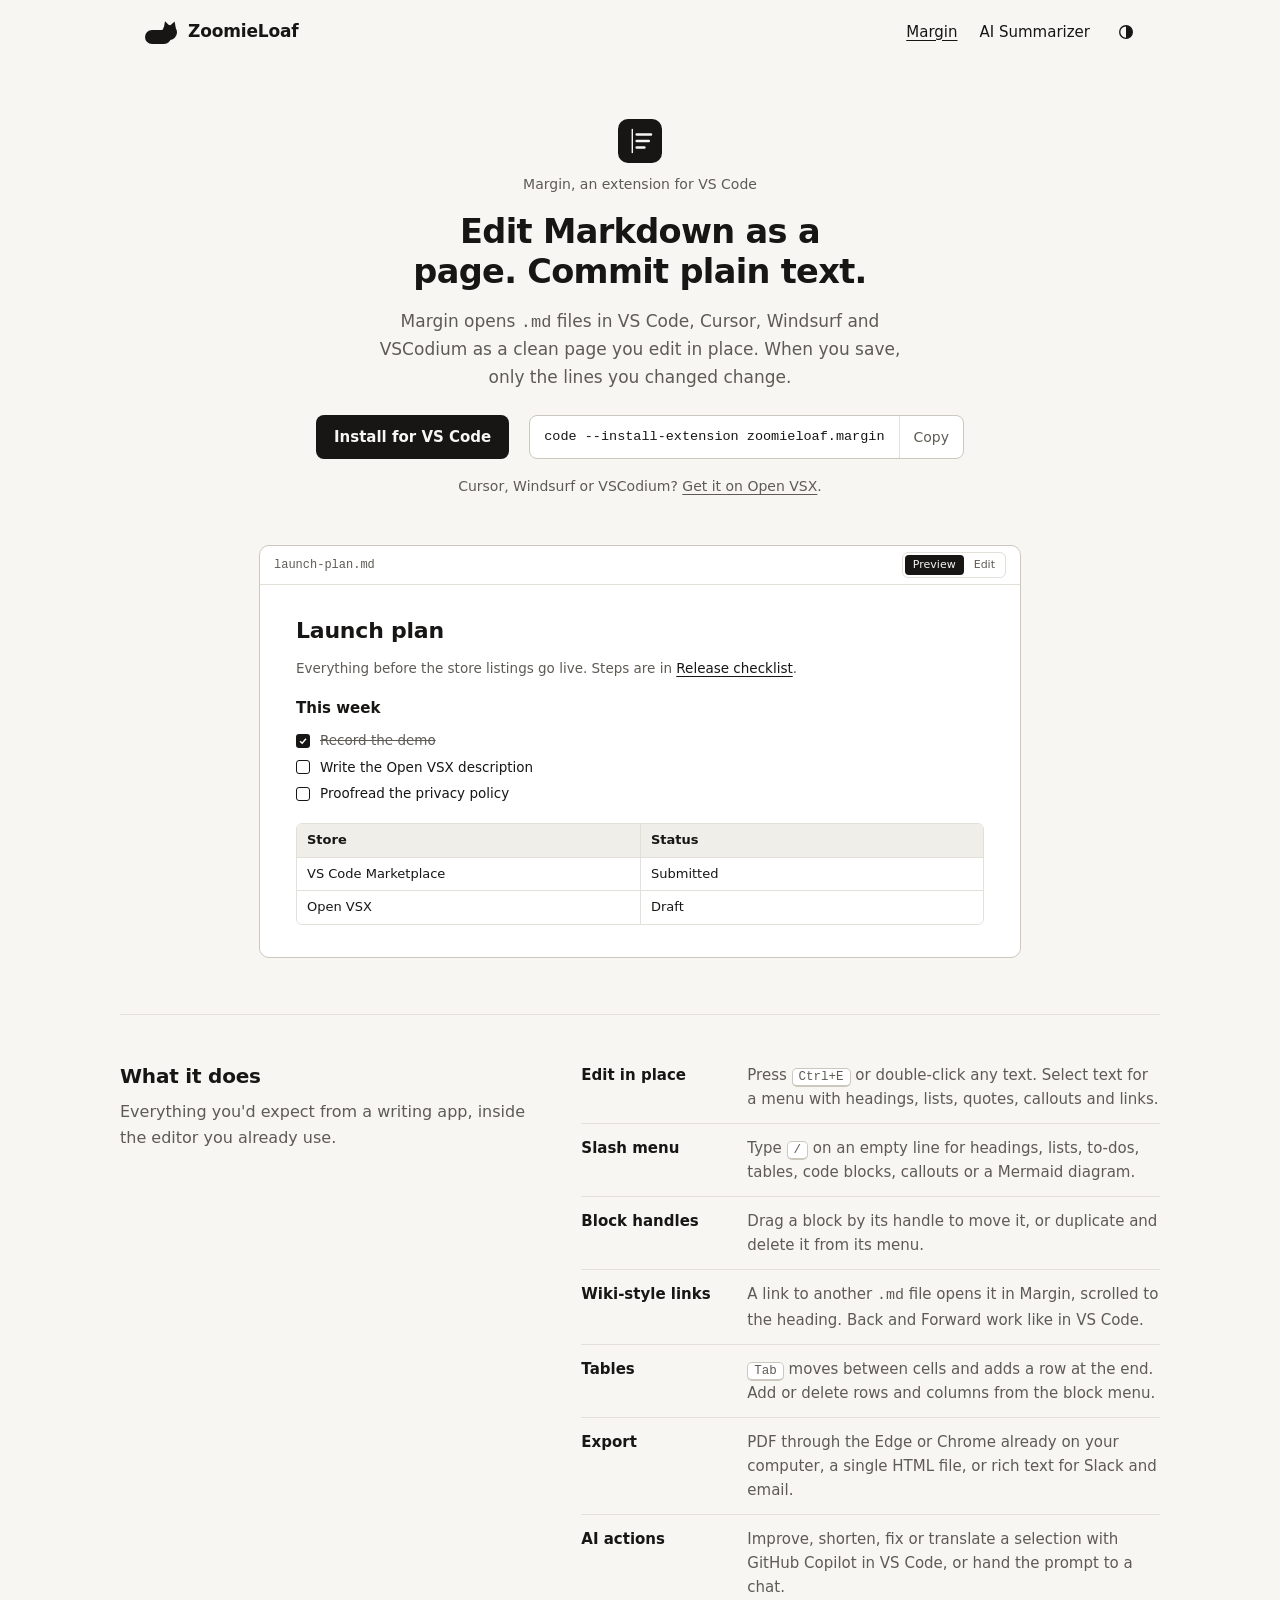
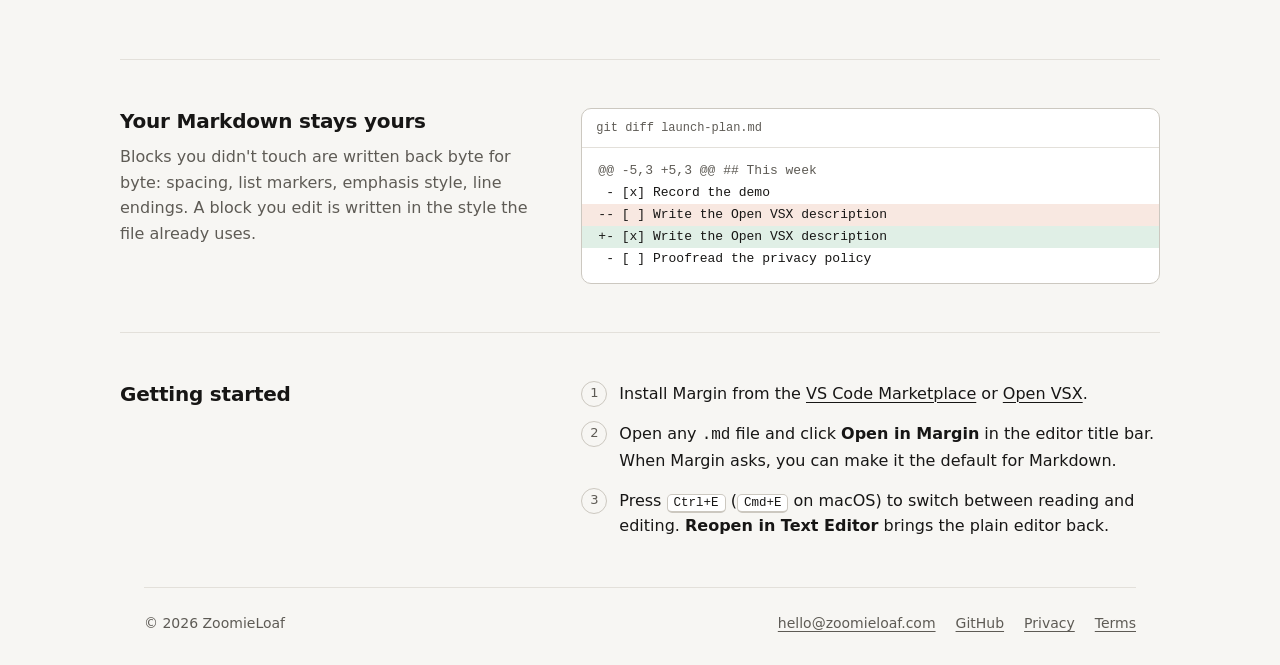
==== margin/index.html @ 0a8c0ca7 "feat: site from the R2 design: home, Margin and AI Summarizer pages, privacy and terms for both prod" ====
<!doctype html>
<html lang="en">
<head>
<meta charset="utf-8">
<meta name="viewport" content="width=device-width, initial-scale=1">
<title>Margin: edit Markdown as a page in VS Code</title>
<meta name="description" content="Margin opens Markdown files in VS Code, Cursor, Windsurf and VSCodium as a clean page you edit in place. The file stays plain Markdown.">
<link rel="icon" href="../favicon.svg" type="image/svg+xml">
<link rel="stylesheet" href="../assets/site.css">
<script src="../assets/theme.js"></script>
<script src="../assets/site.js" defer></script>
</head>
<body>
<header class="wrap site-header">
<div class="brand"><button class="zl-catbtn" type="button" aria-label="Make the loaf zoom">
<svg class="zl-puff" viewBox="0 0 44 18" aria-hidden="true"><circle cx="11" cy="12" r="5"/><circle cx="22" cy="9" r="6.5"/><circle cx="33" cy="12" r="4.5"/></svg>
<svg class="zl-cat" viewBox="0 0 34 26" aria-hidden="true">
<mask id="zl-eyes"><rect x="0" y="0" width="34" height="26" fill="#fff"/><circle cx="23.6" cy="12.8" r="1.35" fill="#000"/><circle cx="27.9" cy="12.8" r="1.35" fill="#000"/></mask>
<g class="zl-plain"><rect x="1" y="11" width="26" height="14" rx="7"/><circle cx="25.5" cy="13.5" r="7.5"/><path d="M19.6 10 L21 2.2 L25.4 6.4 Z"/><path d="M26.4 6.2 L30.6 2.4 L32 10.2 Z"/></g>
<g class="zl-eyed" mask="url(#zl-eyes)"><rect x="1" y="11" width="26" height="14" rx="7"/><circle cx="25.5" cy="13.5" r="7.5"/><path d="M19.6 10 L21 2.2 L25.4 6.4 Z"/><path d="M26.4 6.2 L30.6 2.4 L32 10.2 Z"/></g>
</svg>
</button><a href="../index.html">ZoomieLoaf</a></div>
<nav class="hnav" aria-label="Main"><a href="../margin/index.html" aria-current="page">Margin</a><a href="../ai-summarizer/index.html">AI Summarizer</a><button class="tgl" type="button" aria-label="Switch between light and dark theme"><svg viewBox="0 0 20 20" aria-hidden="true"><circle cx="10" cy="10" r="7" fill="none" stroke="currentColor" stroke-width="1.5"/><path d="M10 3 A7 7 0 0 1 10 17 Z" fill="currentColor"/></svg></button></nav>
</header>
<main>
<section class="wrap phero">
<div class="prod-name"><svg viewBox="0 0 40 40" aria-hidden="true"><rect class="icon-bg" width="40" height="40" rx="9"/><path class="icon-fg thin" d="M13 9 V31"/><path class="icon-fg bold" d="M17 14 H30 M17 20 H28 M17 26 H24"/></svg><div class="kind">Margin, an extension for VS Code</div></div>
<h1>Edit Markdown as a page. Commit plain text.</h1>
<p>Margin opens <code>.md</code> files in VS Code, Cursor, Windsurf and VSCodium as a clean page you edit in place. When you save, only the lines you changed change.</p>
<div class="actions"><a class="btn" href="https://marketplace.visualstudio.com/items?itemName=zoomieloaf.margin">Install for VS Code</a><span class="cmd"><code>code --install-extension zoomieloaf.margin</code><button type="button" data-copy="code --install-extension zoomieloaf.margin">Copy</button></span></div>
<p class="small">Cursor, Windsurf or VSCodium? <a href="https://open-vsx.org/extension/zoomieloaf/margin">Get it on Open VSX</a>.</p>
</section>
<section class="wrap showcase"><div class="frame" role="img" aria-label="Margin showing a Markdown file as a rendered page with to-dos and a table">
<div class="frame-bar"><span class="mono file">launch-plan.md</span><span class="seg"><span class="on">Preview</span><span>Edit</span></span></div>
<div class="mock">
<div class="doc-title">Launch plan</div>
<p class="mut">Everything before the store listings go live. Steps are in <span class="doc-link">Release checklist</span>.</p>
<div class="doc-h">This week</div>
<div class="todos">
<div class="todo done"><span class="box done"><svg viewBox="0 0 12 12" aria-hidden="true"><path d="M2.5 6.2 L5 8.6 L9.6 3.4"/></svg></span><span>Record the demo</span></div>
<div class="todo"><span class="box"></span><span>Write the Open VSX description</span></div>
<div class="todo"><span class="box"></span><span>Proofread the privacy policy</span></div>
</div>
<div class="tbl"><span class="th">Store</span><span class="th">Status</span><span>VS Code Marketplace</span><span>Submitted</span><span>Open VSX</span><span>Draft</span></div>
</div>
</div></section>
<section class="wrap section">
<div><h2>What it does</h2><p class="lede">Everything you'd expect from a writing app, inside the editor you already use.</p></div>
<dl class="feature-list"><div><dt>Edit in place</dt><dd>Press <kbd>Ctrl+E</kbd> or double-click any text. Select text for a menu with headings, lists, quotes, callouts and links.</dd></div><div><dt>Slash menu</dt><dd>Type <kbd>/</kbd> on an empty line for headings, lists, to-dos, tables, code blocks, callouts or a Mermaid diagram.</dd></div><div><dt>Block handles</dt><dd>Drag a block by its handle to move it, or duplicate and delete it from its menu.</dd></div><div><dt>Wiki-style links</dt><dd>A link to another <code>.md</code> file opens it in Margin, scrolled to the heading. Back and Forward work like in VS Code.</dd></div><div><dt>Tables</dt><dd><kbd>Tab</kbd> moves between cells and adds a row at the end. Add or delete rows and columns from the block menu.</dd></div><div><dt>Export</dt><dd>PDF through the Edge or Chrome already on your computer, a single HTML file, or rich text for Slack and email.</dd></div><div><dt>AI actions</dt><dd>Improve, shorten, fix or translate a selection with GitHub Copilot in VS Code, or hand the prompt to a chat.</dd></div></dl>
</section>
<section class="wrap section">
<div><h2>Your Markdown stays yours</h2><p class="lede">Blocks you didn't touch are written back byte for byte: spacing, list markers, emphasis style, line endings. A block you edit is written in the style the file already uses.</p></div>
<div class="frame">
<div class="frame-bar"><span class="mono file">git diff launch-plan.md</span></div>
<div class="diff mono diff-body"><span class="d hunk">@@ -5,3 +5,3 @@ ## This week</span><span class="d"> - [x] Record the demo</span><span class="d del">-- [ ] Write the Open VSX description</span><span class="d add">+- [x] Write the Open VSX description</span><span class="d"> - [ ] Proofread the privacy policy</span></div>
</div>
</section>
<section class="wrap section">
<div><h2>Getting started</h2></div>
<ol class="steps">
<li><span>Install Margin from the <a href="https://marketplace.visualstudio.com/items?itemName=zoomieloaf.margin">VS Code Marketplace</a> or <a href="https://open-vsx.org/extension/zoomieloaf/margin">Open VSX</a>.</span></li>
<li><span>Open any <code>.md</code> file and click <b>Open in Margin</b> in the editor title bar. When Margin asks, you can make it the default for Markdown.</span></li>
<li><span>Press <kbd>Ctrl+E</kbd> (<kbd>Cmd+E</kbd> on macOS) to switch between reading and editing. <b>Reopen in Text Editor</b> brings the plain editor back.</span></li>
</ol>
</section>
</main>
<footer class="wrap site-footer">
<div><span>© 2026 ZoomieLoaf</span><nav aria-label="Footer"><a href="mailto:hello@zoomieloaf.com">hello@zoomieloaf.com</a><a href="https://github.com/zoomieloaf">GitHub</a><a href="../privacy/index.html">Privacy</a><a href="../terms/index.html">Terms</a></nav></div>
</footer>
</body>
</html>
---- assets/site.css ----
/* ZoomieLoaf: values taken from the R2 design reference. */

:root {
  --bg:#F7F6F3; --fg:#171615; --mut:#5E5B55; --line:#E3E0DA; --line2:#CCC8C0;
  --panel:#FFFFFF; --soft:#F0EEE9; --sel:#DDD9D0; --dust:#A3A098; --inv:#171615; --invfg:#F7F6F3;
  color-scheme:light;
}
@media (prefers-color-scheme:dark) {
  :root:not([data-theme="light"]) {
    --bg:#131211; --fg:#ECEAE6; --mut:#A3A099; --line:#292725; --line2:#3B3835;
    --panel:#1A1917; --soft:#1F1D1B; --sel:#3D3A36; --dust:#6A675F; --inv:#ECEAE6; --invfg:#1A1917;
    color-scheme:dark;
  }
}
:root[data-theme="dark"] {
  --bg:#131211; --fg:#ECEAE6; --mut:#A3A099; --line:#292725; --line2:#3B3835;
  --panel:#1A1917; --soft:#1F1D1B; --sel:#3D3A36; --dust:#6A675F; --inv:#ECEAE6; --invfg:#1A1917;
  color-scheme:dark;
}

html { overflow-x:clip; }
body {
  margin:0; container:zl / inline-size; overflow-x:clip;
  background:var(--bg); color:var(--fg);
  font:16px/1.6 -apple-system, BlinkMacSystemFont, "Segoe UI Variable Text", "Segoe UI", system-ui, sans-serif;
  -webkit-font-smoothing:antialiased;
}
a { color:inherit; text-decoration-thickness:1px; text-underline-offset:3px; }
a:hover { text-decoration-thickness:2px; }
:focus-visible { outline:2px solid var(--fg); outline-offset:3px; border-radius:4px; }
h1, h2, h3, p, dl, dd, ol, ul, figure { margin:0; }
h1, h2 { text-wrap:balance; }
p { text-wrap:pretty; }
code, .mono { font-family:ui-monospace, "SF Mono", "Cascadia Code", Menlo, Consolas, monospace; }
.mut { color:var(--mut); }
.wrap { max-width:1040px; margin:0 auto; padding-left:24px; padding-right:24px; box-sizing:border-box; }

/* Header */
.site-header { display:flex; align-items:center; justify-content:space-between; gap:12px; padding-top:18px; padding-bottom:18px; }
.brand { display:flex; align-items:center; gap:10px; }
.brand > a { font-weight:650; font-size:17px; letter-spacing:-0.01em; text-decoration:none; }
.hnav { display:flex; align-items:center; gap:22px; font-size:15px; }
.hnav a { text-decoration:none; }
.hnav a:hover, .hnav a[aria-current="page"] { text-decoration:underline; }
.tgl { display:inline-flex; align-items:center; justify-content:center; width:40px; height:40px; margin:-8px -10px -8px -6px; padding:0; border:0; border-radius:8px; background:none; color:inherit; cursor:pointer; }
.tgl svg { width:18px; height:18px; }

/* Buttons and links */
.btn { display:inline-flex; align-items:center; min-height:44px; padding:0 18px; border-radius:8px; background:var(--inv); color:var(--invfg); font-weight:600; font-size:15px; text-decoration:none; box-sizing:border-box; }
.btn:hover { opacity:.88; }
.lnk { font-weight:550; font-size:15px; min-height:44px; display:inline-flex; align-items:center; }
.actions { display:flex; flex-wrap:wrap; align-items:center; gap:8px 20px; }

/* Install command with a copy button */
.cmd { display:inline-flex; align-items:center; max-width:100%; min-height:44px; border:1px solid var(--line2); border-radius:8px; background:var(--panel); box-sizing:border-box; }
.cmd code { padding:0 14px; font-size:13.5px; white-space:nowrap; overflow-x:auto; }
.cmd button { align-self:stretch; padding:0 14px; border:0; border-left:1px solid var(--line); background:none; color:var(--mut); font:inherit; font-size:14px; cursor:pointer; border-radius:0 8px 8px 0; }
.cmd button:hover { color:var(--fg); }

/* Home: intro */
.intro { padding-top:56px; padding-bottom:40px; }
.intro > div { max-width:600px; display:flex; flex-direction:column; gap:12px; }
.intro h1 { font-size:clamp(1.75rem, 1.3rem + 1.6cqw, 2.1rem); line-height:1.2; font-weight:650; letter-spacing:-0.02em; }
.intro .tagline { font-size:17px; font-weight:600; }

/* Product rows */
.products { padding-bottom:32px; }
.prod { display:grid; grid-template-columns:minmax(0,5fr) minmax(0,7fr); gap:48px; align-items:center; padding:56px 0; border-top:1px solid var(--line); }
.prod-text { display:flex; flex-direction:column; gap:18px; }
.prod-name { display:flex; align-items:center; gap:14px; }
.prod-name svg { width:44px; height:44px; flex:none; }
.prod-name h2 { font-size:1.5rem; line-height:1.2; font-weight:650; }
.prod-name h2 a { text-decoration:none; }
.prod-name .kind { font-size:14px; color:var(--mut); }
.facts { display:grid; grid-template-columns:88px minmax(0,1fr); gap:6px 16px; font-size:14.5px; line-height:1.5; padding-top:16px; border-top:1px solid var(--line); }
.facts dt { color:var(--mut); }
.icon-bg { fill:var(--fg); }
.icon-fg { stroke:var(--bg); fill:none; }
.icon-fg.thin { stroke-width:1.3; }
.icon-fg.bold { stroke-width:2.3; stroke-linecap:round; }
.icon-fill { fill:var(--bg); }

/* Mock windows */
.frame { background:var(--panel); border:1px solid var(--line2); border-radius:10px; overflow:hidden; font-size:13.5px; }
.frame-bar { display:flex; align-items:center; justify-content:space-between; gap:12px; padding:0 14px; min-height:38px; border-bottom:1px solid var(--line); color:var(--mut); }
.frame-bar .file { font-size:12px; }
.seg { display:flex; gap:2px; border:1px solid var(--line); border-radius:6px; padding:2px; font-size:11px; }
.seg span { padding:1px 8px; border-radius:4px; }
.seg .on { background:var(--inv); color:var(--invfg); }
.url { flex:1; border:1px solid var(--line); border-radius:6px; padding:1px 10px; font-size:12px; color:var(--mut); }
.mock { padding:28px 36px 32px; display:flex; flex-direction:column; gap:10px; }
.mock.web { padding:26px 36px 30px; gap:12px; }
.mock .doc-title { font-size:22px; font-weight:650; letter-spacing:-0.01em; }
.mock .doc-link { text-decoration:underline; text-underline-offset:3px; color:var(--fg); }
.mock .doc-h { font-size:15px; font-weight:650; margin-top:6px; }
.todos { display:flex; flex-direction:column; gap:5px; }
.todo { display:flex; gap:10px; align-items:center; }
.box { flex:none; width:14px; height:14px; border-radius:3px; border:1.5px solid var(--fg); box-sizing:border-box; }
.box.done { border:0; background:var(--fg); display:inline-flex; align-items:center; justify-content:center; }
.box.done svg { width:10px; height:10px; }
.box.done path { fill:none; stroke:var(--panel); stroke-width:1.8; }
.todo.done span:last-child { text-decoration:line-through; color:var(--mut); }
.tbl { display:grid; grid-template-columns:repeat(2, minmax(0,1fr)); border:1px solid var(--line); border-radius:6px; overflow:hidden; margin-top:8px; font-size:13px; }
.tbl span { padding:6px 10px; }
.tbl .th { font-weight:600; background:var(--soft); }
.tbl span:nth-child(even) { border-left:1px solid var(--line); }
.tbl span:nth-child(n+3) { border-top:1px solid var(--line); }
.serif { font-family:Charter, "Iowan Old Style", Georgia, serif; }
.web-title { font-size:21px; font-weight:600; line-height:1.3; }
.web-text { font-size:15px; line-height:1.65; }
.selected { background:var(--sel); box-shadow:0 0 0 2px var(--sel); }
.aibar { align-self:flex-start; display:flex; flex-wrap:wrap; align-items:center; gap:2px; background:var(--inv); color:var(--invfg); border-radius:9px; padding:4px; font-size:12.5px; }
.aibar span { padding:3px 9px; }
.aibar .on { border-radius:6px; background:var(--invfg); color:var(--inv); }
.aibar .key { padding:0 8px; font-size:11px; opacity:.7; }
.answer { border:1px solid var(--line2); border-radius:8px; padding:10px 14px; display:flex; flex-direction:column; gap:4px; max-width:420px; }
.answer b { font-weight:600; }
.answer small { font-size:12px; color:var(--mut); }

/* Product pages */
.phero { padding-top:56px; padding-bottom:48px; display:flex; flex-direction:column; align-items:center; text-align:center; gap:16px; }
.phero .prod-name { flex-direction:column; gap:10px; }
.phero h1 { font-size:clamp(1.75rem, 1.3rem + 1.6cqw, 2.1rem); line-height:1.2; font-weight:650; letter-spacing:-0.02em; max-width:640px; }
.phero p { max-width:560px; color:var(--mut); font-size:17px; }
.phero .actions { justify-content:center; margin-top:8px; }
.phero .small { font-size:14px; color:var(--mut); }
.showcase { padding-bottom:56px; }
.showcase .frame { max-width:760px; margin:0 auto; }
.section { display:grid; grid-template-columns:minmax(0,5fr) minmax(0,7fr); gap:48px; padding:48px 0; border-top:1px solid var(--line); }
.section h2 { font-size:1.25rem; line-height:1.3; font-weight:650; letter-spacing:-0.01em; }
.section .lede { margin-top:10px; color:var(--mut); }
.feature-list { display:flex; flex-direction:column; }
.feature-list div { display:grid; grid-template-columns:150px minmax(0,1fr); gap:16px; padding:12px 0; border-top:1px solid var(--line); font-size:15px; }
.feature-list div:first-child { border-top:0; padding-top:0; }
.feature-list dt { font-weight:600; }
.feature-list dd { color:var(--mut); }
.diff { font-size:13px; line-height:1.7; }
.diff .d { display:block; padding:0 16px; white-space:pre; overflow-x:auto; }
.diff .hunk { color:var(--mut); }
.diff .del { background:color-mix(in srgb, #c2410c 12%, transparent); }
.diff .add { background:color-mix(in srgb, #15803d 13%, transparent); }
.diff-body { padding:12px 0; }
.steps { list-style:none; padding:0; display:flex; flex-direction:column; gap:14px; counter-reset:step; }
.steps li { display:grid; grid-template-columns:28px minmax(0,1fr); gap:10px; counter-increment:step; }
.steps li::before { content:counter(step); display:inline-flex; align-items:center; justify-content:center; width:24px; height:24px; border:1px solid var(--line2); border-radius:50%; font-size:13px; color:var(--mut); }
kbd { font:12.5px ui-monospace, "SF Mono", "Cascadia Code", Menlo, Consolas, monospace; border:1px solid var(--line2); border-bottom-width:2px; border-radius:5px; padding:1px 6px; background:var(--panel); }
.where { display:grid; grid-template-columns:1fr 1fr; gap:16px; }
.where > div { border:1px solid var(--line2); border-radius:10px; padding:18px 20px; background:var(--panel); display:flex; flex-direction:column; gap:6px; }
.where b { font-weight:650; }
.where p { font-size:15px; color:var(--mut); }

/* Legal pages */
.legal { max-width:680px; padding-top:48px; padding-bottom:56px; }
.legal h1 { font-size:clamp(1.75rem, 1.3rem + 1.6cqw, 2.1rem); line-height:1.2; font-weight:650; letter-spacing:-0.02em; }
.legal .effective { margin:8px 0 28px; color:var(--mut); font-size:15px; }
.legal .lead { font-size:17px; padding-bottom:24px; border-bottom:1px solid var(--line); }
.legal h2 { font-size:1.2rem; font-weight:650; margin:36px 0 8px; }
.legal h3 { font-size:1rem; font-weight:650; margin:22px 0 6px; }
.legal p { margin:0 0 12px; }
.legal ul { padding-left:20px; margin:0 0 12px; }
.legal li + li { margin-top:6px; }
.legal li ul { margin-top:6px; }
.legal .toc { display:flex; flex-wrap:wrap; gap:6px 20px; font-size:15px; padding:16px 0 0; }

/* Footer */
.site-footer { padding-bottom:36px; font-size:14px; color:var(--mut); }
.site-footer > div { display:flex; flex-wrap:wrap; justify-content:space-between; gap:10px 24px; padding-top:24px; border-top:1px solid var(--line); }
.site-footer nav { display:flex; flex-wrap:wrap; gap:6px 20px; }

/* Approved header animation: the loaf winds up, zips off right leaving dust, returns from the left. */
.zl-catbtn { position:relative; display:inline-flex; width:34px; height:26px; padding:0; margin:0; border:0; background:none; color:inherit; cursor:pointer; }
.zl-cat { position:absolute; left:0; bottom:0; width:34px; height:26px; overflow:visible; transform-origin:50% 100%; }
.zl-cat g { fill:currentColor; }
.zl-eyed { opacity:0; }
.zl-puff { position:absolute; left:-6px; bottom:-3px; width:44px; height:18px; opacity:0; pointer-events:none; color:var(--dust); transform-origin:50% 100%; }
.zl-puff circle { fill:currentColor; }
.zl-zoom .zl-cat { animation:zl-trip 2.6s linear both; }
.zl-zoom .zl-eyed { animation:zl-eyes 2.6s step-end both; }
.zl-zoom .zl-plain { animation:zl-noeyes 2.6s step-end both; }
.zl-zoom .zl-puff { animation:zl-puff 2.6s ease-out both; }
@keyframes zl-trip {
  0% { transform:none; animation-timing-function:ease-out; }
  9% { transform:translateX(-3px) scale(1.14,.84); animation-timing-function:cubic-bezier(.5,0,1,1); }
  14% { transform:translateX(5px) scale(1.3,.88); animation-timing-function:cubic-bezier(.6,0,1,.7); }
  30% { transform:translateX(calc(100cqw + 80px)) scale(2.4,.7); visibility:visible; }
  30.5% { transform:translateX(calc(100cqw + 80px)) scale(2.4,.7); visibility:hidden; }
  67.99% { transform:translateX(calc(100cqw + 80px)) scale(2.4,.7); visibility:hidden; }
  68% { transform:translateX(-60cqw) scale(2.4,.7); visibility:visible; animation-timing-function:cubic-bezier(0,.55,.35,1); }
  86% { transform:translateX(2px) scale(1.06,.97); animation-timing-function:ease-out; }
  91% { transform:translateX(0) scale(1.16,.82); animation-timing-function:ease-in-out; }
  100% { transform:none; }
}
@keyframes zl-eyes { 0% { opacity:0; } 9% { opacity:1; } 92% { opacity:0; } }
@keyframes zl-noeyes { 0% { opacity:1; } 9% { opacity:0; } 92% { opacity:1; } }
@keyframes zl-puff { 0%, 11% { opacity:0; transform:scale(.4); } 16% { opacity:.85; transform:scale(.9); } 46% { opacity:0; transform:translateY(-4px) scale(1.5); } 100% { opacity:0; } }
@media (prefers-reduced-motion:reduce) {
  .zl-zoom .zl-cat, .zl-zoom .zl-eyed, .zl-zoom .zl-plain, .zl-zoom .zl-puff { animation:none; }
}

/* Narrow screens (container queries on the page width, as in the design) */
@container zl (max-width:820px) {
  .prod, .section { grid-template-columns:minmax(0,1fr); gap:28px; padding:40px 0; }
  .where { grid-template-columns:1fr; }
}
@container zl (max-width:560px) {
  .wrap { padding-left:16px; padding-right:16px; }
  .hnav { gap:14px; font-size:14px; }
  .mock, .mock.web { padding:20px 20px 22px; }
  .feature-list div { grid-template-columns:1fr; gap:2px; }
  .cmd code { font-size:12px; padding:0 10px; }
}
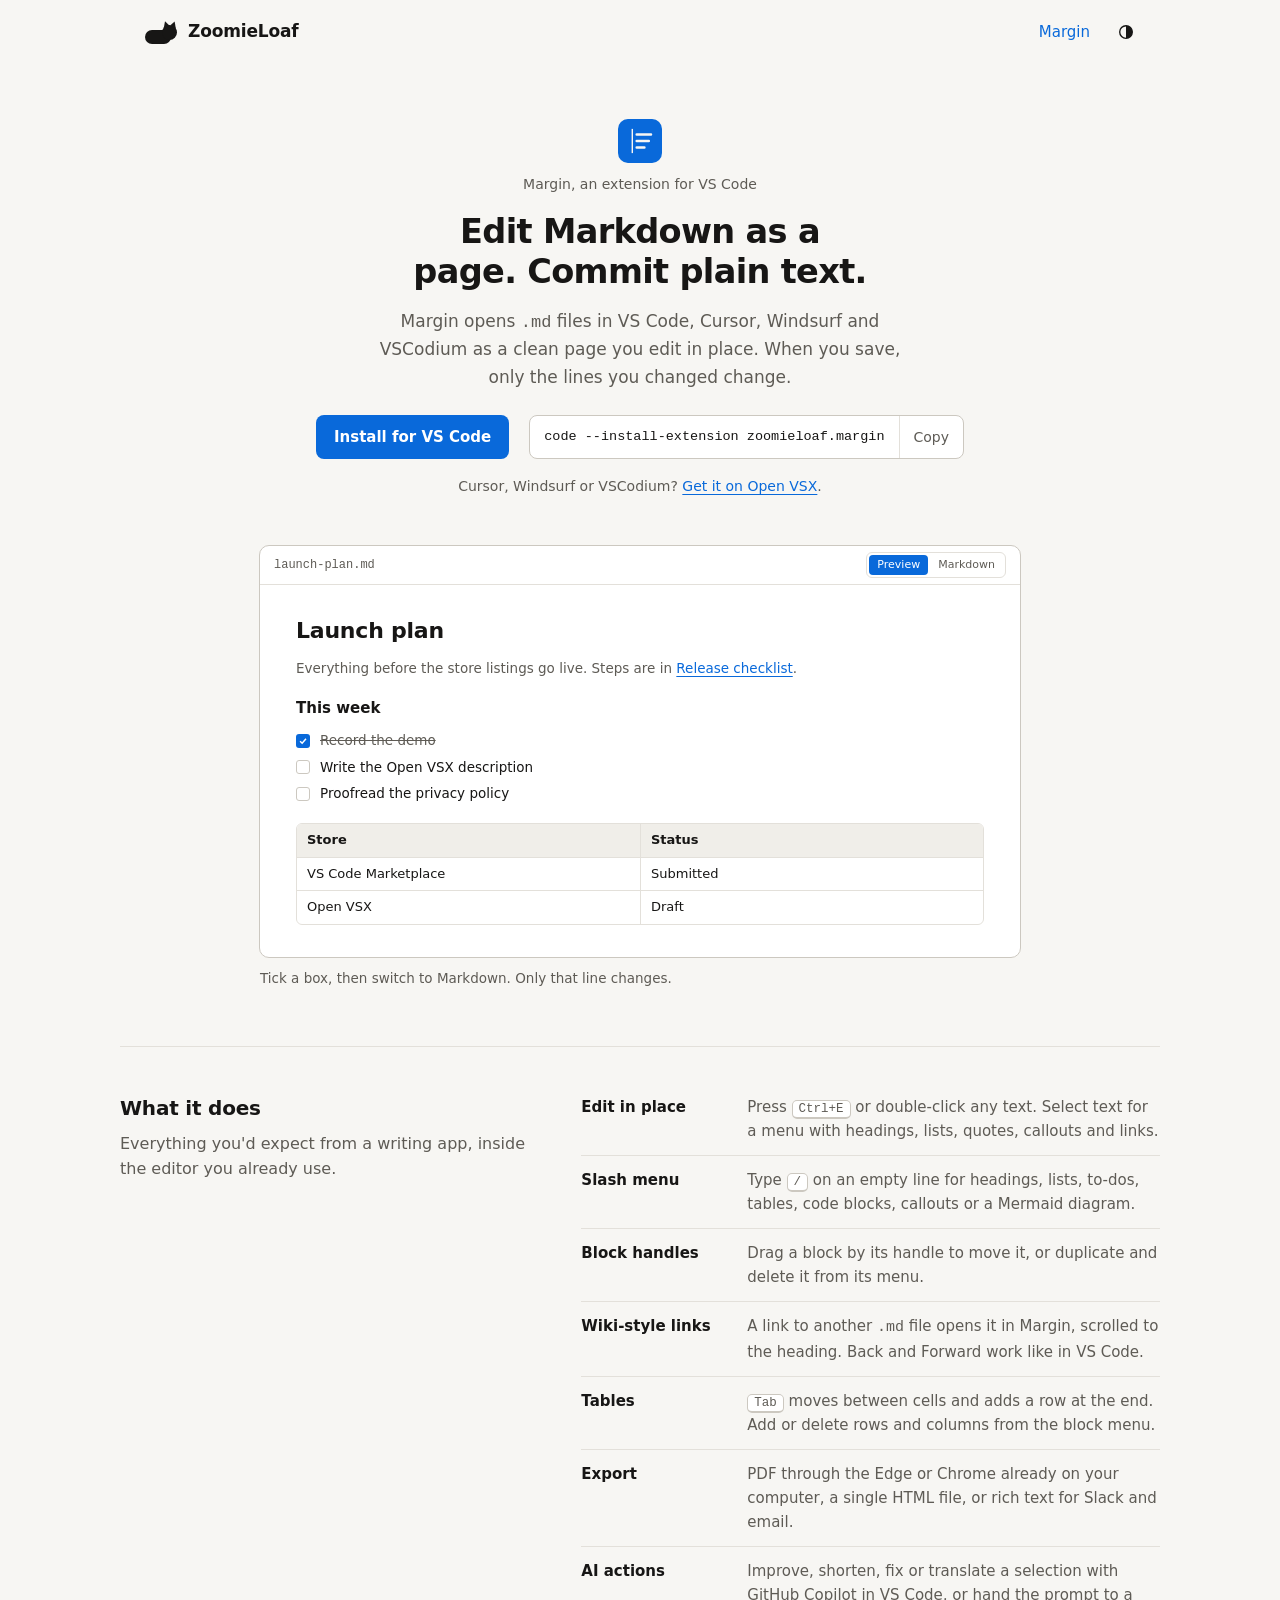
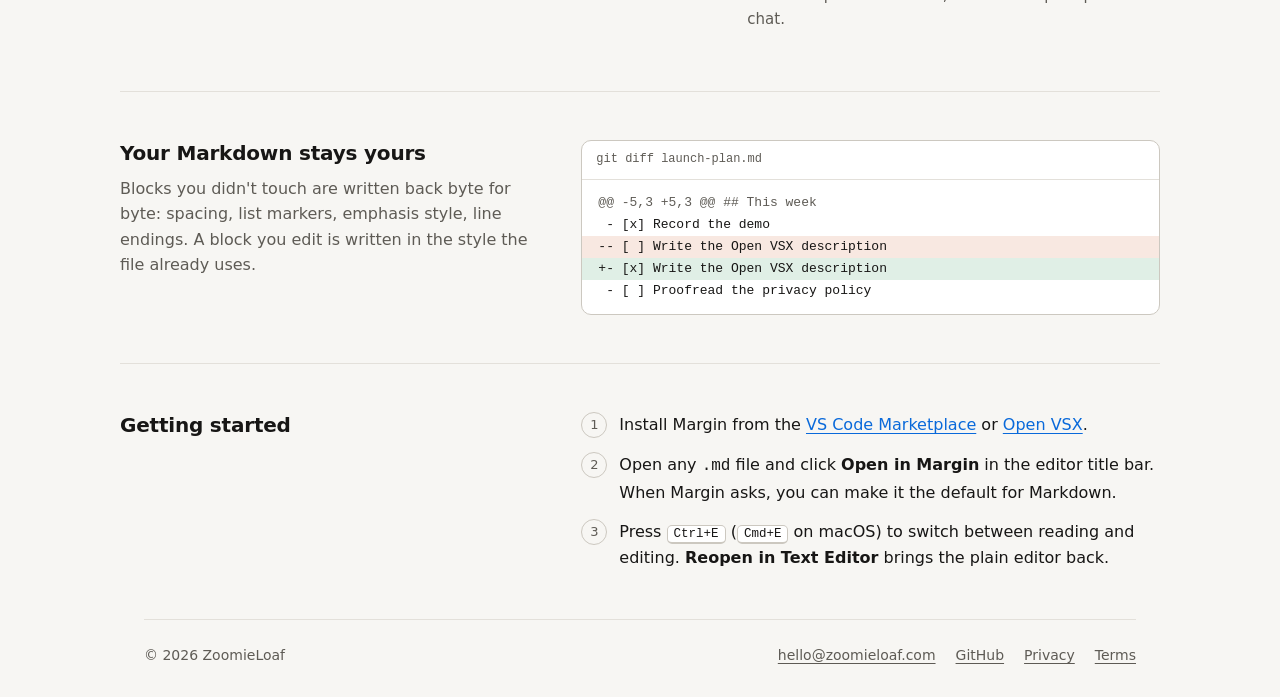
==== commit 3d2525be: "feat: blue accent, clickable Margin window (tick to-dos, switch to Markdown), AI Summarizer hidden u" ====
--- a/margin/index.html
+++ b/margin/index.html
@@ -20,29 +20,46 @@
 <g class="zl-eyed" mask="url(#zl-eyes)"><rect x="1" y="11" width="26" height="14" rx="7"/><circle cx="25.5" cy="13.5" r="7.5"/><path d="M19.6 10 L21 2.2 L25.4 6.4 Z"/><path d="M26.4 6.2 L30.6 2.4 L32 10.2 Z"/></g>
 </svg>
 </button><a href="../index.html">ZoomieLoaf</a></div>
-<nav class="hnav" aria-label="Main"><a href="../margin/index.html" aria-current="page">Margin</a><a href="../ai-summarizer/index.html">AI Summarizer</a><button class="tgl" type="button" aria-label="Switch between light and dark theme"><svg viewBox="0 0 20 20" aria-hidden="true"><circle cx="10" cy="10" r="7" fill="none" stroke="currentColor" stroke-width="1.5"/><path d="M10 3 A7 7 0 0 1 10 17 Z" fill="currentColor"/></svg></button></nav>
+<nav class="hnav" aria-label="Main"><a href="../margin/index.html" aria-current="page">Margin</a><button class="tgl" type="button" aria-label="Switch between light and dark theme"><svg viewBox="0 0 20 20" aria-hidden="true"><circle cx="10" cy="10" r="7" fill="none" stroke="currentColor" stroke-width="1.5"/><path d="M10 3 A7 7 0 0 1 10 17 Z" fill="currentColor"/></svg></button></nav>
 </header>
 <main>
 <section class="wrap phero">
-<div class="prod-name"><svg viewBox="0 0 40 40" aria-hidden="true"><rect class="icon-bg" width="40" height="40" rx="9"/><path class="icon-fg thin" d="M13 9 V31"/><path class="icon-fg bold" d="M17 14 H30 M17 20 H28 M17 26 H24"/></svg><div class="kind">Margin, an extension for VS Code</div></div>
+<div class="prod-name"><svg viewBox="0 0 40 40" aria-hidden="true"><rect class="icon-bg accent" width="40" height="40" rx="9"/><path class="icon-fg thin" d="M13 9 V31"/><path class="icon-fg bold" d="M17 14 H30 M17 20 H28 M17 26 H24"/></svg><div class="kind">Margin, an extension for VS Code</div></div>
 <h1>Edit Markdown as a page. Commit plain text.</h1>
 <p>Margin opens <code>.md</code> files in VS Code, Cursor, Windsurf and VSCodium as a clean page you edit in place. When you save, only the lines you changed change.</p>
 <div class="actions"><a class="btn" href="https://marketplace.visualstudio.com/items?itemName=zoomieloaf.margin">Install for VS Code</a><span class="cmd"><code>code --install-extension zoomieloaf.margin</code><button type="button" data-copy="code --install-extension zoomieloaf.margin">Copy</button></span></div>
 <p class="small">Cursor, Windsurf or VSCodium? <a href="https://open-vsx.org/extension/zoomieloaf/margin">Get it on Open VSX</a>.</p>
 </section>
-<section class="wrap showcase"><div class="frame" role="img" aria-label="Margin showing a Markdown file as a rendered page with to-dos and a table">
-<div class="frame-bar"><span class="mono file">launch-plan.md</span><span class="seg"><span class="on">Preview</span><span>Edit</span></span></div>
-<div class="mock">
+<section class="wrap showcase"><div>
+<div class="frame mdmock">
+<div class="frame-bar"><span class="mono file">launch-plan.md</span><span class="seg" role="group" aria-label="View"><button type="button" data-view="page" aria-pressed="true">Preview</button><button type="button" data-view="md" aria-pressed="false">Markdown</button></span></div>
+<div class="mock" data-pane="page">
 <div class="doc-title">Launch plan</div>
 <p class="mut">Everything before the store listings go live. Steps are in <span class="doc-link">Release checklist</span>.</p>
 <div class="doc-h">This week</div>
 <div class="todos">
-<div class="todo done"><span class="box done"><svg viewBox="0 0 12 12" aria-hidden="true"><path d="M2.5 6.2 L5 8.6 L9.6 3.4"/></svg></span><span>Record the demo</span></div>
-<div class="todo"><span class="box"></span><span>Write the Open VSX description</span></div>
-<div class="todo"><span class="box"></span><span>Proofread the privacy policy</span></div>
+<label class="todo"><input type="checkbox" class="vh" data-line="1" checked><span class="box"><svg viewBox="0 0 12 12" aria-hidden="true"><path d="M2.5 6.2 L5 8.6 L9.6 3.4"/></svg></span><span>Record the demo</span></label>
+<label class="todo"><input type="checkbox" class="vh" data-line="2"><span class="box"><svg viewBox="0 0 12 12" aria-hidden="true"><path d="M2.5 6.2 L5 8.6 L9.6 3.4"/></svg></span><span>Write the Open VSX description</span></label>
+<label class="todo"><input type="checkbox" class="vh" data-line="3"><span class="box"><svg viewBox="0 0 12 12" aria-hidden="true"><path d="M2.5 6.2 L5 8.6 L9.6 3.4"/></svg></span><span>Proofread the privacy policy</span></label>
 </div>
 <div class="tbl"><span class="th">Store</span><span class="th">Status</span><span>VS Code Marketplace</span><span>Submitted</span><span>Open VSX</span><span>Draft</span></div>
 </div>
+<pre class="mono src" data-pane="md" hidden># Launch plan
+
+Everything before the store listings go live. Steps are in [Release checklist](release-checklist.md).
+
+## This week
+
+<span data-src="1">- [x] Record the demo</span>
+<span data-src="2">- [ ] Write the Open VSX description</span>
+<span data-src="3">- [ ] Proofread the privacy policy</span>
+
+| Store               | Status    |
+| ------------------- | --------- |
+| VS Code Marketplace | Submitted |
+| Open VSX            | Draft     |</pre>
+</div>
+<p class="try">Tick a box, then switch to Markdown. Only that line changes.</p>
 </div></section>
 <section class="wrap section">
 <div><h2>What it does</h2><p class="lede">Everything you'd expect from a writing app, inside the editor you already use.</p></div>
--- a/assets/site.css
+++ b/assets/site.css
@@ -3,22 +3,25 @@
 :root {
   --bg:#F7F6F3; --fg:#171615; --mut:#5E5B55; --line:#E3E0DA; --line2:#CCC8C0;
   --panel:#FFFFFF; --soft:#F0EEE9; --sel:#DDD9D0; --dust:#A3A098; --inv:#171615; --invfg:#F7F6F3;
+  --accent:#0969DA; --accent-fg:#FFFFFF; --accent-soft:#DDEBFB;
   color-scheme:light;
 }
 @media (prefers-color-scheme:dark) {
   :root:not([data-theme="light"]) {
     --bg:#131211; --fg:#ECEAE6; --mut:#A3A099; --line:#292725; --line2:#3B3835;
     --panel:#1A1917; --soft:#1F1D1B; --sel:#3D3A36; --dust:#6A675F; --inv:#ECEAE6; --invfg:#1A1917;
+    --accent:#4493F8; --accent-fg:#0B1220; --accent-soft:#1B2A40;
     color-scheme:dark;
   }
 }
 :root[data-theme="dark"] {
   --bg:#131211; --fg:#ECEAE6; --mut:#A3A099; --line:#292725; --line2:#3B3835;
   --panel:#1A1917; --soft:#1F1D1B; --sel:#3D3A36; --dust:#6A675F; --inv:#ECEAE6; --invfg:#1A1917;
+    --accent:#4493F8; --accent-fg:#0B1220; --accent-soft:#1B2A40;
   color-scheme:dark;
 }
 
-html { overflow-x:clip; }
+html { overflow-x:clip; background:var(--bg); }
 body {
   margin:0; container:zl / inline-size; overflow-x:clip;
   background:var(--bg); color:var(--fg);
@@ -27,7 +30,7 @@
 }
 a { color:inherit; text-decoration-thickness:1px; text-underline-offset:3px; }
 a:hover { text-decoration-thickness:2px; }
-:focus-visible { outline:2px solid var(--fg); outline-offset:3px; border-radius:4px; }
+:focus-visible { outline:2px solid var(--accent); outline-offset:3px; border-radius:4px; }
 h1, h2, h3, p, dl, dd, ol, ul, figure { margin:0; }
 h1, h2 { text-wrap:balance; }
 p { text-wrap:pretty; }
@@ -41,12 +44,13 @@
 .brand > a { font-weight:650; font-size:17px; letter-spacing:-0.01em; text-decoration:none; }
 .hnav { display:flex; align-items:center; gap:22px; font-size:15px; }
 .hnav a { text-decoration:none; }
-.hnav a:hover, .hnav a[aria-current="page"] { text-decoration:underline; }
+.hnav a:hover { text-decoration:underline; }
+.hnav a[aria-current="page"] { color:var(--accent); }
 .tgl { display:inline-flex; align-items:center; justify-content:center; width:40px; height:40px; margin:-8px -10px -8px -6px; padding:0; border:0; border-radius:8px; background:none; color:inherit; cursor:pointer; }
 .tgl svg { width:18px; height:18px; }
 
 /* Buttons and links */
-.btn { display:inline-flex; align-items:center; min-height:44px; padding:0 18px; border-radius:8px; background:var(--inv); color:var(--invfg); font-weight:600; font-size:15px; text-decoration:none; box-sizing:border-box; }
+.btn { display:inline-flex; align-items:center; min-height:44px; padding:0 18px; border-radius:8px; background:var(--accent); color:var(--accent-fg); font-weight:600; font-size:15px; text-decoration:none; box-sizing:border-box; }
 .btn:hover { opacity:.88; }
 .lnk { font-weight:550; font-size:15px; min-height:44px; display:inline-flex; align-items:center; }
 .actions { display:flex; flex-wrap:wrap; align-items:center; gap:8px 20px; }
@@ -75,6 +79,7 @@
 .facts { display:grid; grid-template-columns:88px minmax(0,1fr); gap:6px 16px; font-size:14.5px; line-height:1.5; padding-top:16px; border-top:1px solid var(--line); }
 .facts dt { color:var(--mut); }
 .icon-bg { fill:var(--fg); }
+.icon-bg.accent { fill:var(--accent); }
 .icon-fg { stroke:var(--bg); fill:none; }
 .icon-fg.thin { stroke-width:1.3; }
 .icon-fg.bold { stroke-width:2.3; stroke-linecap:round; }
@@ -86,17 +91,17 @@
 .frame-bar .file { font-size:12px; }
 .seg { display:flex; gap:2px; border:1px solid var(--line); border-radius:6px; padding:2px; font-size:11px; }
 .seg span { padding:1px 8px; border-radius:4px; }
-.seg .on { background:var(--inv); color:var(--invfg); }
+.seg .on { background:var(--accent); color:var(--accent-fg); }
 .url { flex:1; border:1px solid var(--line); border-radius:6px; padding:1px 10px; font-size:12px; color:var(--mut); }
 .mock { padding:28px 36px 32px; display:flex; flex-direction:column; gap:10px; }
 .mock.web { padding:26px 36px 30px; gap:12px; }
 .mock .doc-title { font-size:22px; font-weight:650; letter-spacing:-0.01em; }
-.mock .doc-link { text-decoration:underline; text-underline-offset:3px; color:var(--fg); }
+.mock .doc-link { text-decoration:underline; text-underline-offset:3px; color:var(--accent); }
 .mock .doc-h { font-size:15px; font-weight:650; margin-top:6px; }
 .todos { display:flex; flex-direction:column; gap:5px; }
 .todo { display:flex; gap:10px; align-items:center; }
-.box { flex:none; width:14px; height:14px; border-radius:3px; border:1.5px solid var(--fg); box-sizing:border-box; }
-.box.done { border:0; background:var(--fg); display:inline-flex; align-items:center; justify-content:center; }
+.box { flex:none; width:14px; height:14px; border-radius:3px; border:1.5px solid var(--line2); box-sizing:border-box; }
+.box.done { border:0; background:var(--accent); display:inline-flex; align-items:center; justify-content:center; }
 .box.done svg { width:10px; height:10px; }
 .box.done path { fill:none; stroke:var(--panel); stroke-width:1.8; }
 .todo.done span:last-child { text-decoration:line-through; color:var(--mut); }
@@ -209,3 +214,24 @@
   .feature-list div { grid-template-columns:1fr; gap:2px; }
   .cmd code { font-size:12px; padding:0 10px; }
 }
+
+/* Links inside running text are blue; navigation and footer links stay quiet. */
+.prod-text p a, .phero a:not(.btn), .section a, .legal a, .intro a { color:var(--accent); }
+
+/* Clickable Margin window */
+.vh { position:absolute; width:1px; height:1px; margin:-1px; padding:0; overflow:hidden; clip:rect(0 0 0 0); white-space:nowrap; border:0; }
+.seg button { padding:1px 8px; border:0; border-radius:4px; background:none; color:inherit; font:inherit; cursor:pointer; }
+.seg button[aria-pressed="true"] { background:var(--accent); color:var(--accent-fg); }
+label.todo { cursor:pointer; width:fit-content; }
+.box svg { display:none; width:10px; height:10px; }
+.box path { fill:none; stroke:var(--panel); stroke-width:1.8; }
+.todo input:checked + .box { border:0; background:var(--accent); display:inline-flex; align-items:center; justify-content:center; }
+.todo input:checked + .box svg { display:block; }
+.todo input:checked + .box + span { text-decoration:line-through; color:var(--mut); }
+.todo input:focus-visible + .box { outline:2px solid var(--accent); outline-offset:2px; }
+.src { margin:0; padding:28px 36px 32px; font-size:13px; line-height:1.75; white-space:pre-wrap; overflow-wrap:anywhere; min-height:0; }
+.src .changed { background:var(--accent-soft); box-shadow:0 0 0 3px var(--accent-soft); border-radius:2px; }
+.try { margin-top:10px; font-size:13.5px; color:var(--mut); }
+.mdmock [hidden] { display:none; }
+@container zl (max-width:560px) { .src { padding:20px 20px 22px; font-size:12px; } }
+.showcase .try { max-width:760px; margin:10px auto 0; }
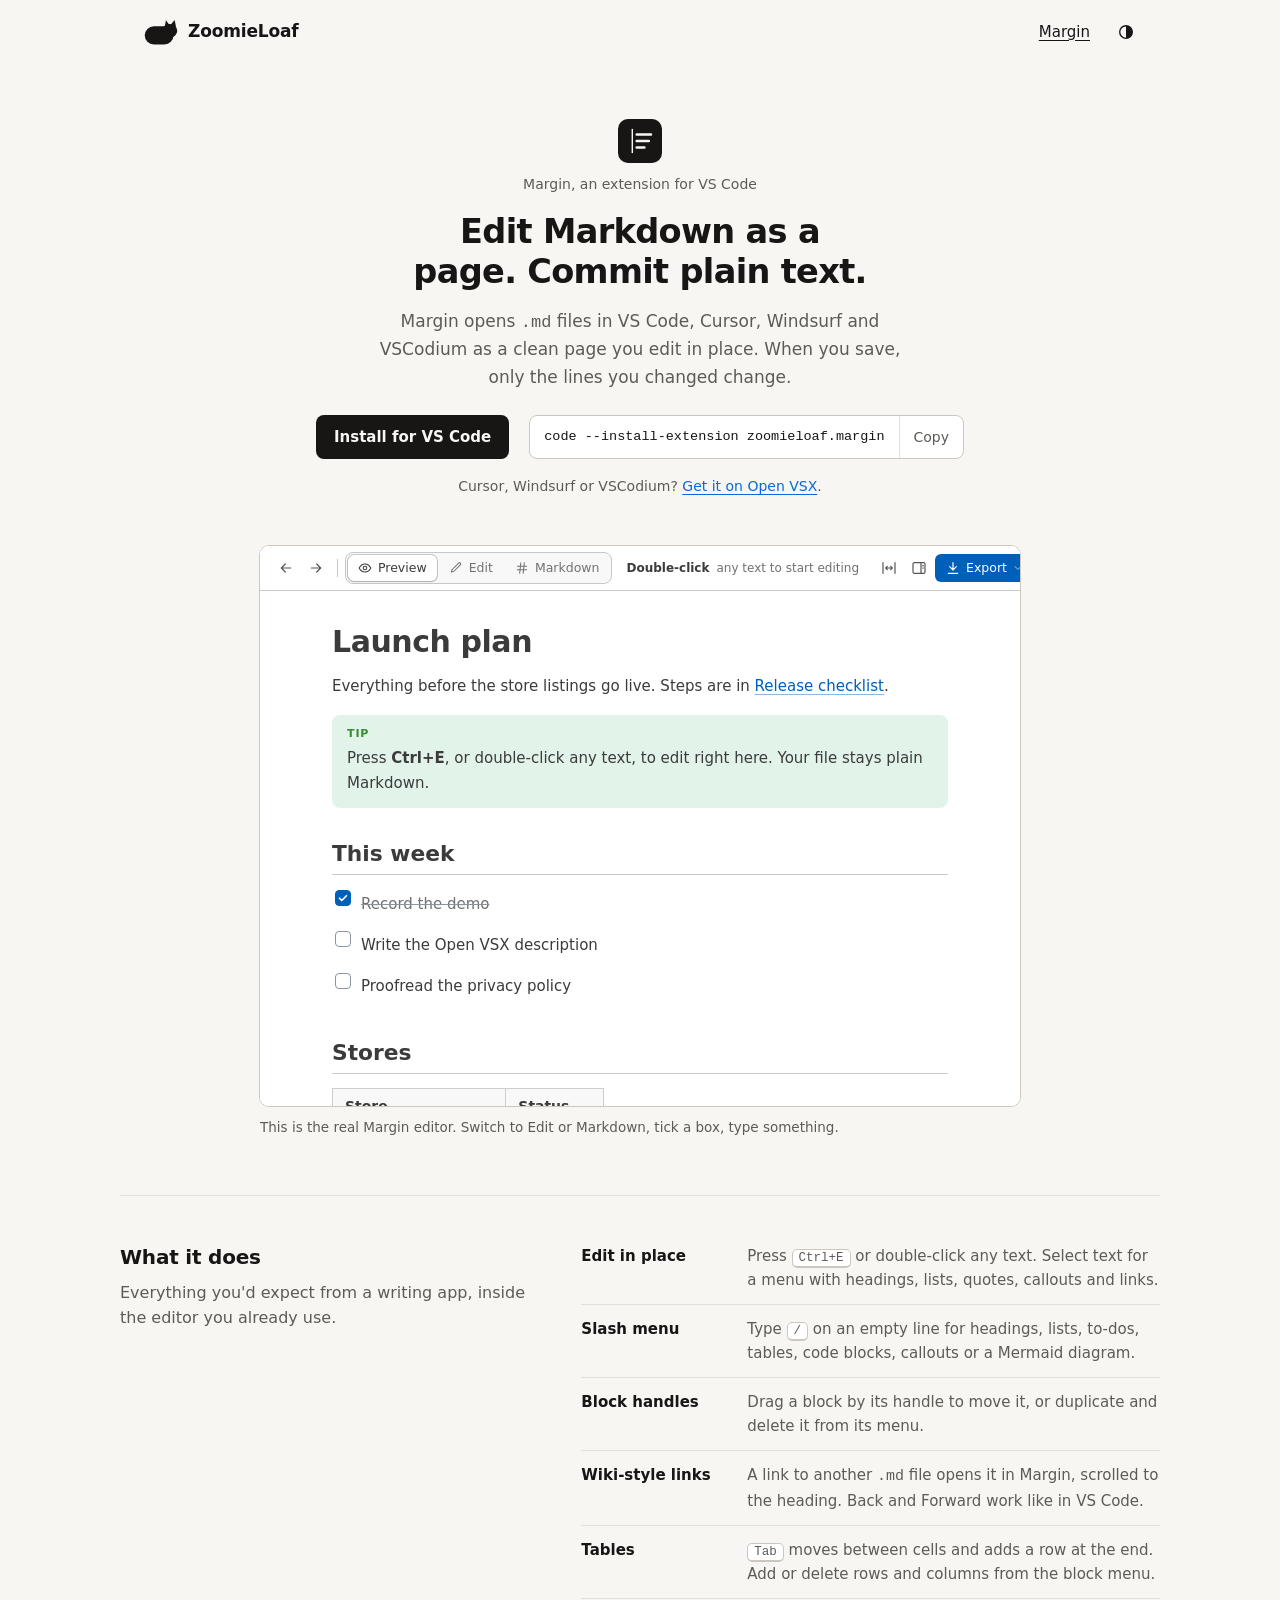
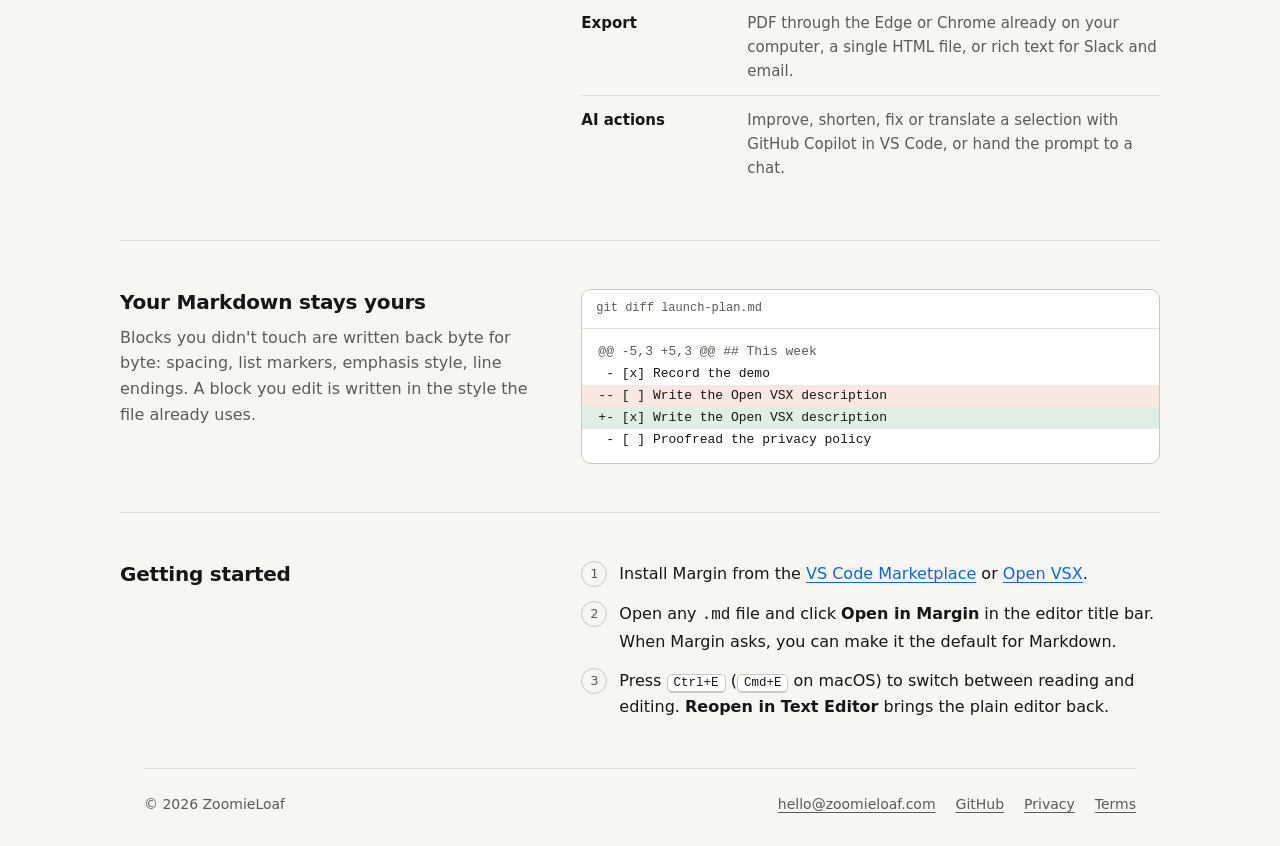
==== commit 3a37d2c4: "feat: the real Margin editor runs on the site; the chosen loaf is back in the header; blue only for " ====
--- a/margin/index.html
+++ b/margin/index.html
@@ -14,52 +14,25 @@
 <header class="wrap site-header">
 <div class="brand"><button class="zl-catbtn" type="button" aria-label="Make the loaf zoom">
 <svg class="zl-puff" viewBox="0 0 44 18" aria-hidden="true"><circle cx="11" cy="12" r="5"/><circle cx="22" cy="9" r="6.5"/><circle cx="33" cy="12" r="4.5"/></svg>
-<svg class="zl-cat" viewBox="0 0 34 26" aria-hidden="true">
-<mask id="zl-eyes"><rect x="0" y="0" width="34" height="26" fill="#fff"/><circle cx="23.6" cy="12.8" r="1.35" fill="#000"/><circle cx="27.9" cy="12.8" r="1.35" fill="#000"/></mask>
-<g class="zl-plain"><rect x="1" y="11" width="26" height="14" rx="7"/><circle cx="25.5" cy="13.5" r="7.5"/><path d="M19.6 10 L21 2.2 L25.4 6.4 Z"/><path d="M26.4 6.2 L30.6 2.4 L32 10.2 Z"/></g>
-<g class="zl-eyed" mask="url(#zl-eyes)"><rect x="1" y="11" width="26" height="14" rx="7"/><circle cx="25.5" cy="13.5" r="7.5"/><path d="M19.6 10 L21 2.2 L25.4 6.4 Z"/><path d="M26.4 6.2 L30.6 2.4 L32 10.2 Z"/></g>
+<svg class="zl-cat" viewBox="76 14 180 136" aria-hidden="true">
+<mask id="zl-eyes"><rect x="76" y="14" width="180" height="136" fill="#fff"/><circle cx="198" cy="76" r="9.5" fill="#000"/><circle cx="227" cy="76" r="9.5" fill="#000"/></mask>
+<g class="zl-plain"><rect x="80" y="52" width="152" height="96" rx="48"/><ellipse cx="212" cy="76" rx="40" ry="36"/><path d="M186 54 192 20 211 45ZM217 43 238 18 246 56Z"/></g>
+<g class="zl-eyed" mask="url(#zl-eyes)"><rect x="80" y="52" width="152" height="96" rx="48"/><ellipse cx="212" cy="76" rx="40" ry="36"/><path d="M186 54 192 20 211 45ZM217 43 238 18 246 56Z"/></g>
 </svg>
 </button><a href="../index.html">ZoomieLoaf</a></div>
 <nav class="hnav" aria-label="Main"><a href="../margin/index.html" aria-current="page">Margin</a><button class="tgl" type="button" aria-label="Switch between light and dark theme"><svg viewBox="0 0 20 20" aria-hidden="true"><circle cx="10" cy="10" r="7" fill="none" stroke="currentColor" stroke-width="1.5"/><path d="M10 3 A7 7 0 0 1 10 17 Z" fill="currentColor"/></svg></button></nav>
 </header>
 <main>
 <section class="wrap phero">
-<div class="prod-name"><svg viewBox="0 0 40 40" aria-hidden="true"><rect class="icon-bg accent" width="40" height="40" rx="9"/><path class="icon-fg thin" d="M13 9 V31"/><path class="icon-fg bold" d="M17 14 H30 M17 20 H28 M17 26 H24"/></svg><div class="kind">Margin, an extension for VS Code</div></div>
+<div class="prod-name"><svg viewBox="0 0 40 40" aria-hidden="true"><rect class="icon-bg" width="40" height="40" rx="9"/><path class="icon-fg thin" d="M13 9 V31"/><path class="icon-fg bold" d="M17 14 H30 M17 20 H28 M17 26 H24"/></svg><div class="kind">Margin, an extension for VS Code</div></div>
 <h1>Edit Markdown as a page. Commit plain text.</h1>
 <p>Margin opens <code>.md</code> files in VS Code, Cursor, Windsurf and VSCodium as a clean page you edit in place. When you save, only the lines you changed change.</p>
 <div class="actions"><a class="btn" href="https://marketplace.visualstudio.com/items?itemName=zoomieloaf.margin">Install for VS Code</a><span class="cmd"><code>code --install-extension zoomieloaf.margin</code><button type="button" data-copy="code --install-extension zoomieloaf.margin">Copy</button></span></div>
 <p class="small">Cursor, Windsurf or VSCodium? <a href="https://open-vsx.org/extension/zoomieloaf/margin">Get it on Open VSX</a>.</p>
 </section>
 <section class="wrap showcase"><div>
-<div class="frame mdmock">
-<div class="frame-bar"><span class="mono file">launch-plan.md</span><span class="seg" role="group" aria-label="View"><button type="button" data-view="page" aria-pressed="true">Preview</button><button type="button" data-view="md" aria-pressed="false">Markdown</button></span></div>
-<div class="mock" data-pane="page">
-<div class="doc-title">Launch plan</div>
-<p class="mut">Everything before the store listings go live. Steps are in <span class="doc-link">Release checklist</span>.</p>
-<div class="doc-h">This week</div>
-<div class="todos">
-<label class="todo"><input type="checkbox" class="vh" data-line="1" checked><span class="box"><svg viewBox="0 0 12 12" aria-hidden="true"><path d="M2.5 6.2 L5 8.6 L9.6 3.4"/></svg></span><span>Record the demo</span></label>
-<label class="todo"><input type="checkbox" class="vh" data-line="2"><span class="box"><svg viewBox="0 0 12 12" aria-hidden="true"><path d="M2.5 6.2 L5 8.6 L9.6 3.4"/></svg></span><span>Write the Open VSX description</span></label>
-<label class="todo"><input type="checkbox" class="vh" data-line="3"><span class="box"><svg viewBox="0 0 12 12" aria-hidden="true"><path d="M2.5 6.2 L5 8.6 L9.6 3.4"/></svg></span><span>Proofread the privacy policy</span></label>
-</div>
-<div class="tbl"><span class="th">Store</span><span class="th">Status</span><span>VS Code Marketplace</span><span>Submitted</span><span>Open VSX</span><span>Draft</span></div>
-</div>
-<pre class="mono src" data-pane="md" hidden># Launch plan
-
-Everything before the store listings go live. Steps are in [Release checklist](release-checklist.md).
-
-## This week
-
-<span data-src="1">- [x] Record the demo</span>
-<span data-src="2">- [ ] Write the Open VSX description</span>
-<span data-src="3">- [ ] Proofread the privacy policy</span>
-
-| Store               | Status    |
-| ------------------- | --------- |
-| VS Code Marketplace | Submitted |
-| Open VSX            | Draft     |</pre>
-</div>
-<p class="try">Tick a box, then switch to Markdown. Only that line changes.</p>
+<div class="frame live"><iframe src="../embed/margin.html" title="Margin, running live on a sample file" loading="lazy"></iframe></div>
+<p class="try">This is the real Margin editor. Switch to Edit or Markdown, tick a box, type something.</p>
 </div></section>
 <section class="wrap section">
 <div><h2>What it does</h2><p class="lede">Everything you'd expect from a writing app, inside the editor you already use.</p></div>
--- a/assets/site.css
+++ b/assets/site.css
@@ -44,13 +44,12 @@
 .brand > a { font-weight:650; font-size:17px; letter-spacing:-0.01em; text-decoration:none; }
 .hnav { display:flex; align-items:center; gap:22px; font-size:15px; }
 .hnav a { text-decoration:none; }
-.hnav a:hover { text-decoration:underline; }
-.hnav a[aria-current="page"] { color:var(--accent); }
+.hnav a:hover, .hnav a[aria-current="page"] { text-decoration:underline; }
 .tgl { display:inline-flex; align-items:center; justify-content:center; width:40px; height:40px; margin:-8px -10px -8px -6px; padding:0; border:0; border-radius:8px; background:none; color:inherit; cursor:pointer; }
 .tgl svg { width:18px; height:18px; }
 
 /* Buttons and links */
-.btn { display:inline-flex; align-items:center; min-height:44px; padding:0 18px; border-radius:8px; background:var(--accent); color:var(--accent-fg); font-weight:600; font-size:15px; text-decoration:none; box-sizing:border-box; }
+.btn { display:inline-flex; align-items:center; min-height:44px; padding:0 18px; border-radius:8px; background:var(--inv); color:var(--invfg); font-weight:600; font-size:15px; text-decoration:none; box-sizing:border-box; }
 .btn:hover { opacity:.88; }
 .lnk { font-weight:550; font-size:15px; min-height:44px; display:inline-flex; align-items:center; }
 .actions { display:flex; flex-wrap:wrap; align-items:center; gap:8px 20px; }
@@ -79,7 +78,6 @@
 .facts { display:grid; grid-template-columns:88px minmax(0,1fr); gap:6px 16px; font-size:14.5px; line-height:1.5; padding-top:16px; border-top:1px solid var(--line); }
 .facts dt { color:var(--mut); }
 .icon-bg { fill:var(--fg); }
-.icon-bg.accent { fill:var(--accent); }
 .icon-fg { stroke:var(--bg); fill:none; }
 .icon-fg.thin { stroke-width:1.3; }
 .icon-fg.bold { stroke-width:2.3; stroke-linecap:round; }
@@ -91,17 +89,17 @@
 .frame-bar .file { font-size:12px; }
 .seg { display:flex; gap:2px; border:1px solid var(--line); border-radius:6px; padding:2px; font-size:11px; }
 .seg span { padding:1px 8px; border-radius:4px; }
-.seg .on { background:var(--accent); color:var(--accent-fg); }
+.seg .on { background:var(--inv); color:var(--invfg); }
 .url { flex:1; border:1px solid var(--line); border-radius:6px; padding:1px 10px; font-size:12px; color:var(--mut); }
 .mock { padding:28px 36px 32px; display:flex; flex-direction:column; gap:10px; }
 .mock.web { padding:26px 36px 30px; gap:12px; }
 .mock .doc-title { font-size:22px; font-weight:650; letter-spacing:-0.01em; }
-.mock .doc-link { text-decoration:underline; text-underline-offset:3px; color:var(--accent); }
+.mock .doc-link { text-decoration:underline; text-underline-offset:3px; color:var(--fg); }
 .mock .doc-h { font-size:15px; font-weight:650; margin-top:6px; }
 .todos { display:flex; flex-direction:column; gap:5px; }
 .todo { display:flex; gap:10px; align-items:center; }
 .box { flex:none; width:14px; height:14px; border-radius:3px; border:1.5px solid var(--line2); box-sizing:border-box; }
-.box.done { border:0; background:var(--accent); display:inline-flex; align-items:center; justify-content:center; }
+.box.done { border:0; background:var(--fg); display:inline-flex; align-items:center; justify-content:center; }
 .box.done svg { width:10px; height:10px; }
 .box.done path { fill:none; stroke:var(--panel); stroke-width:1.8; }
 .todo.done span:last-child { text-decoration:line-through; color:var(--mut); }
@@ -215,23 +213,13 @@
   .cmd code { font-size:12px; padding:0 10px; }
 }
 
-/* Links inside running text are blue; navigation and footer links stay quiet. */
-.prod-text p a, .phero a:not(.btn), .section a, .legal a, .intro a { color:var(--accent); }
-
-/* Clickable Margin window */
-.vh { position:absolute; width:1px; height:1px; margin:-1px; padding:0; overflow:hidden; clip:rect(0 0 0 0); white-space:nowrap; border:0; }
-.seg button { padding:1px 8px; border:0; border-radius:4px; background:none; color:inherit; font:inherit; cursor:pointer; }
-.seg button[aria-pressed="true"] { background:var(--accent); color:var(--accent-fg); }
-label.todo { cursor:pointer; width:fit-content; }
-.box svg { display:none; width:10px; height:10px; }
-.box path { fill:none; stroke:var(--panel); stroke-width:1.8; }
-.todo input:checked + .box { border:0; background:var(--accent); display:inline-flex; align-items:center; justify-content:center; }
-.todo input:checked + .box svg { display:block; }
-.todo input:checked + .box + span { text-decoration:line-through; color:var(--mut); }
-.todo input:focus-visible + .box { outline:2px solid var(--accent); outline-offset:2px; }
-.src { margin:0; padding:28px 36px 32px; font-size:13px; line-height:1.75; white-space:pre-wrap; overflow-wrap:anywhere; min-height:0; }
-.src .changed { background:var(--accent-soft); box-shadow:0 0 0 3px var(--accent-soft); border-radius:2px; }
+/* The only blue: links inside running text. Navigation, buttons and footer stay monochrome. */
+.phero .small a, .section a, .legal a { color:var(--accent); }
+
+/* The live Margin editor */
+.frame.live { line-height:0; }
+.frame.live iframe { display:block; width:100%; height:440px; border:0; background:var(--panel); }
+.showcase .frame.live iframe { height:560px; }
 .try { margin-top:10px; font-size:13.5px; color:var(--mut); }
-.mdmock [hidden] { display:none; }
-@container zl (max-width:560px) { .src { padding:20px 20px 22px; font-size:12px; } }
 .showcase .try { max-width:760px; margin:10px auto 0; }
+@container zl (max-width:560px) { .frame.live iframe, .showcase .frame.live iframe { height:480px; } }
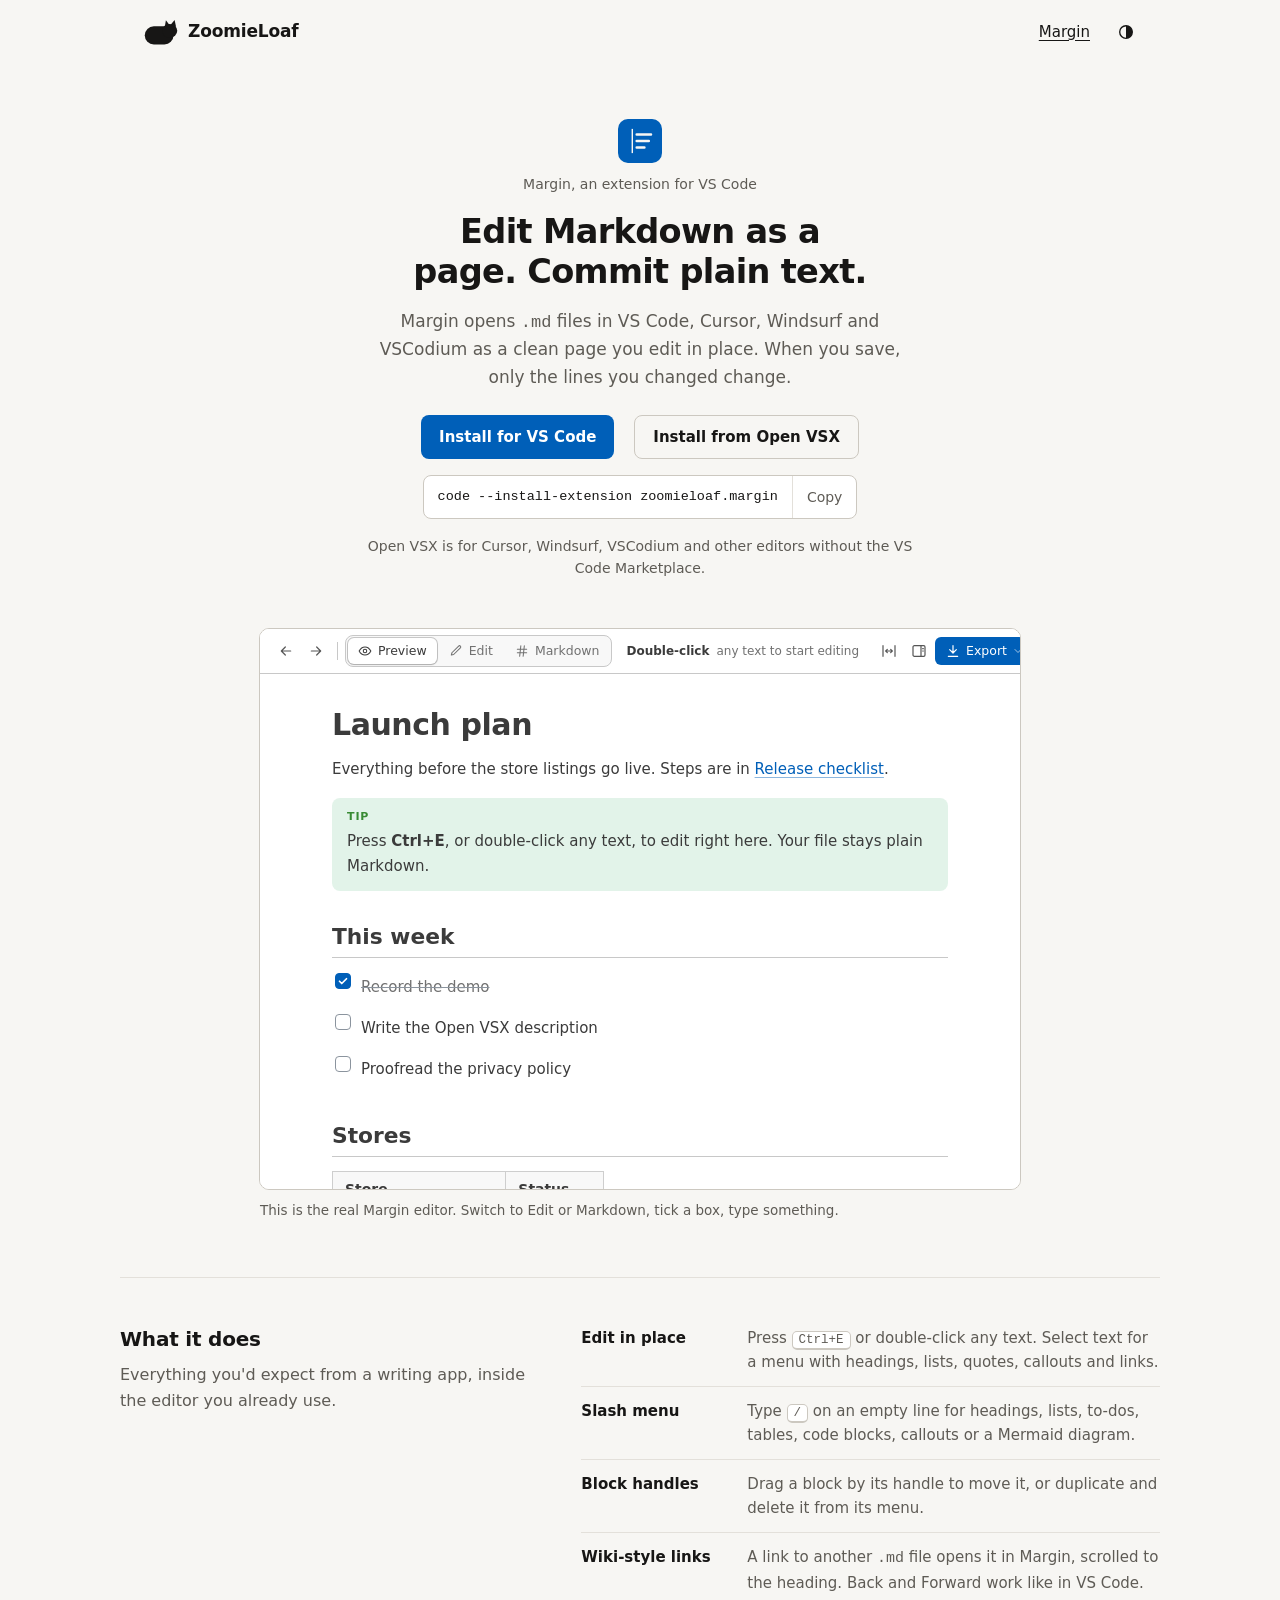
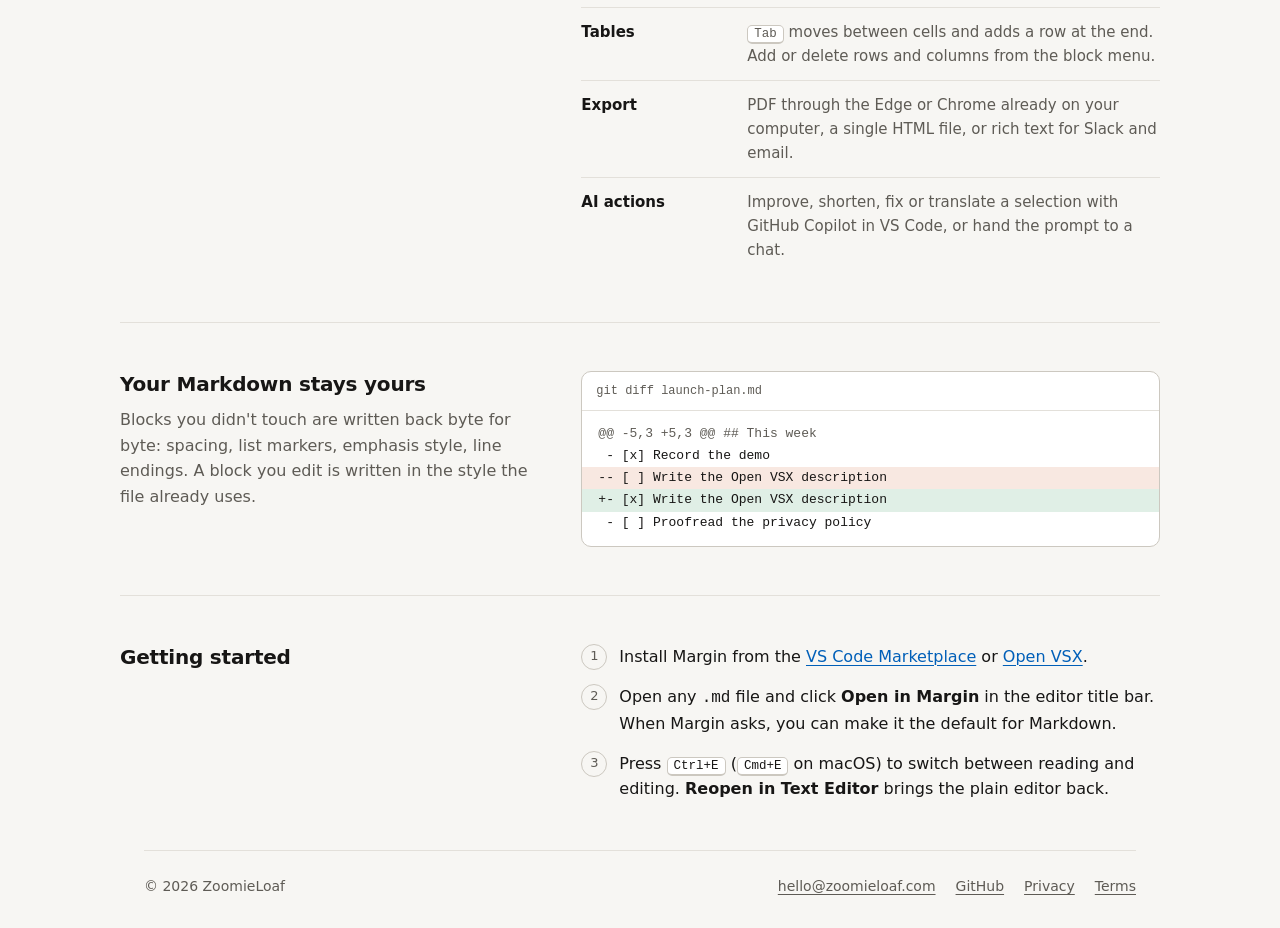
==== commit e5162102: "feat: VS Code blue for buttons, the Margin icon and links; Install from Open VSX; the live editor lo" ====
--- a/margin/index.html
+++ b/margin/index.html
@@ -24,14 +24,15 @@
 </header>
 <main>
 <section class="wrap phero">
-<div class="prod-name"><svg viewBox="0 0 40 40" aria-hidden="true"><rect class="icon-bg" width="40" height="40" rx="9"/><path class="icon-fg thin" d="M13 9 V31"/><path class="icon-fg bold" d="M17 14 H30 M17 20 H28 M17 26 H24"/></svg><div class="kind">Margin, an extension for VS Code</div></div>
+<div class="prod-name"><svg viewBox="0 0 40 40" aria-hidden="true"><rect class="icon-bg accent" width="40" height="40" rx="9"/><path class="icon-fg thin" d="M13 9 V31"/><path class="icon-fg bold" d="M17 14 H30 M17 20 H28 M17 26 H24"/></svg><div class="kind">Margin, an extension for VS Code</div></div>
 <h1>Edit Markdown as a page. Commit plain text.</h1>
 <p>Margin opens <code>.md</code> files in VS Code, Cursor, Windsurf and VSCodium as a clean page you edit in place. When you save, only the lines you changed change.</p>
-<div class="actions"><a class="btn" href="https://marketplace.visualstudio.com/items?itemName=zoomieloaf.margin">Install for VS Code</a><span class="cmd"><code>code --install-extension zoomieloaf.margin</code><button type="button" data-copy="code --install-extension zoomieloaf.margin">Copy</button></span></div>
-<p class="small">Cursor, Windsurf or VSCodium? <a href="https://open-vsx.org/extension/zoomieloaf/margin">Get it on Open VSX</a>.</p>
+<div class="actions"><a class="btn" href="https://marketplace.visualstudio.com/items?itemName=zoomieloaf.margin">Install for VS Code</a><a class="btn ghost" href="https://open-vsx.org/extension/zoomieloaf/margin">Install from Open VSX</a></div>
+<span class="cmd"><code>code --install-extension zoomieloaf.margin</code><button type="button" data-copy="code --install-extension zoomieloaf.margin">Copy</button></span>
+<p class="small">Open VSX is for Cursor, Windsurf, VSCodium and other editors without the VS Code Marketplace.</p>
 </section>
 <section class="wrap showcase"><div>
-<div class="frame live"><iframe src="../embed/margin.html" title="Margin, running live on a sample file" loading="lazy"></iframe></div>
+<div class="frame live"><iframe src="../embed/margin.html" title="Margin, running live on a sample file"></iframe></div>
 <p class="try">This is the real Margin editor. Switch to Edit or Markdown, tick a box, type something.</p>
 </div></section>
 <section class="wrap section">
--- a/assets/site.css
+++ b/assets/site.css
@@ -3,21 +3,21 @@
 :root {
   --bg:#F7F6F3; --fg:#171615; --mut:#5E5B55; --line:#E3E0DA; --line2:#CCC8C0;
   --panel:#FFFFFF; --soft:#F0EEE9; --sel:#DDD9D0; --dust:#A3A098; --inv:#171615; --invfg:#F7F6F3;
-  --accent:#0969DA; --accent-fg:#FFFFFF; --accent-soft:#DDEBFB;
+  --accent:#005FB8; --accent-fg:#FFFFFF; --accent-soft:#DDEBFB; --link:#005FB8;
   color-scheme:light;
 }
 @media (prefers-color-scheme:dark) {
   :root:not([data-theme="light"]) {
     --bg:#131211; --fg:#ECEAE6; --mut:#A3A099; --line:#292725; --line2:#3B3835;
     --panel:#1A1917; --soft:#1F1D1B; --sel:#3D3A36; --dust:#6A675F; --inv:#ECEAE6; --invfg:#1A1917;
-    --accent:#4493F8; --accent-fg:#0B1220; --accent-soft:#1B2A40;
+    --accent:#0078D4; --accent-fg:#FFFFFF; --accent-soft:#1B2A40; --link:#4DAAFC;
     color-scheme:dark;
   }
 }
 :root[data-theme="dark"] {
   --bg:#131211; --fg:#ECEAE6; --mut:#A3A099; --line:#292725; --line2:#3B3835;
   --panel:#1A1917; --soft:#1F1D1B; --sel:#3D3A36; --dust:#6A675F; --inv:#ECEAE6; --invfg:#1A1917;
-    --accent:#4493F8; --accent-fg:#0B1220; --accent-soft:#1B2A40;
+    --accent:#0078D4; --accent-fg:#FFFFFF; --accent-soft:#1B2A40; --link:#4DAAFC;
   color-scheme:dark;
 }
 
@@ -49,8 +49,10 @@
 .tgl svg { width:18px; height:18px; }
 
 /* Buttons and links */
-.btn { display:inline-flex; align-items:center; min-height:44px; padding:0 18px; border-radius:8px; background:var(--inv); color:var(--invfg); font-weight:600; font-size:15px; text-decoration:none; box-sizing:border-box; }
-.btn:hover { opacity:.88; }
+.btn { display:inline-flex; align-items:center; min-height:44px; padding:0 18px; border-radius:8px; background:var(--accent); color:var(--accent-fg); font-weight:600; font-size:15px; text-decoration:none; box-sizing:border-box; }
+.btn:hover { opacity:.9; }
+.btn.ghost { background:none; color:var(--fg); border:1px solid var(--line2); }
+.btn.ghost:hover { border-color:var(--fg); opacity:1; }
 .lnk { font-weight:550; font-size:15px; min-height:44px; display:inline-flex; align-items:center; }
 .actions { display:flex; flex-wrap:wrap; align-items:center; gap:8px 20px; }
 
@@ -78,6 +80,7 @@
 .facts { display:grid; grid-template-columns:88px minmax(0,1fr); gap:6px 16px; font-size:14.5px; line-height:1.5; padding-top:16px; border-top:1px solid var(--line); }
 .facts dt { color:var(--mut); }
 .icon-bg { fill:var(--fg); }
+.icon-bg.accent { fill:var(--accent); }
 .icon-fg { stroke:var(--bg); fill:none; }
 .icon-fg.thin { stroke-width:1.3; }
 .icon-fg.bold { stroke-width:2.3; stroke-linecap:round; }
@@ -214,11 +217,13 @@
 }
 
 /* The only blue: links inside running text. Navigation, buttons and footer stay monochrome. */
-.phero .small a, .section a, .legal a { color:var(--accent); }
+.phero a:not(.btn), .section a, .legal a, .prod-text p a { color:var(--link); }
 
 /* The live Margin editor */
 .frame.live { line-height:0; }
-.frame.live iframe { display:block; width:100%; height:440px; border:0; background:var(--panel); }
+.frame.live { position:relative; }
+.frame.live::before { content:"Loading Margin…"; position:absolute; inset:0; display:flex; align-items:center; justify-content:center; color:var(--mut); font-size:14px; line-height:1.6; }
+.frame.live iframe { position:relative; display:block; width:100%; height:440px; border:0; background:transparent; }
 .showcase .frame.live iframe { height:560px; }
 .try { margin-top:10px; font-size:13.5px; color:var(--mut); }
 .showcase .try { max-width:760px; margin:10px auto 0; }
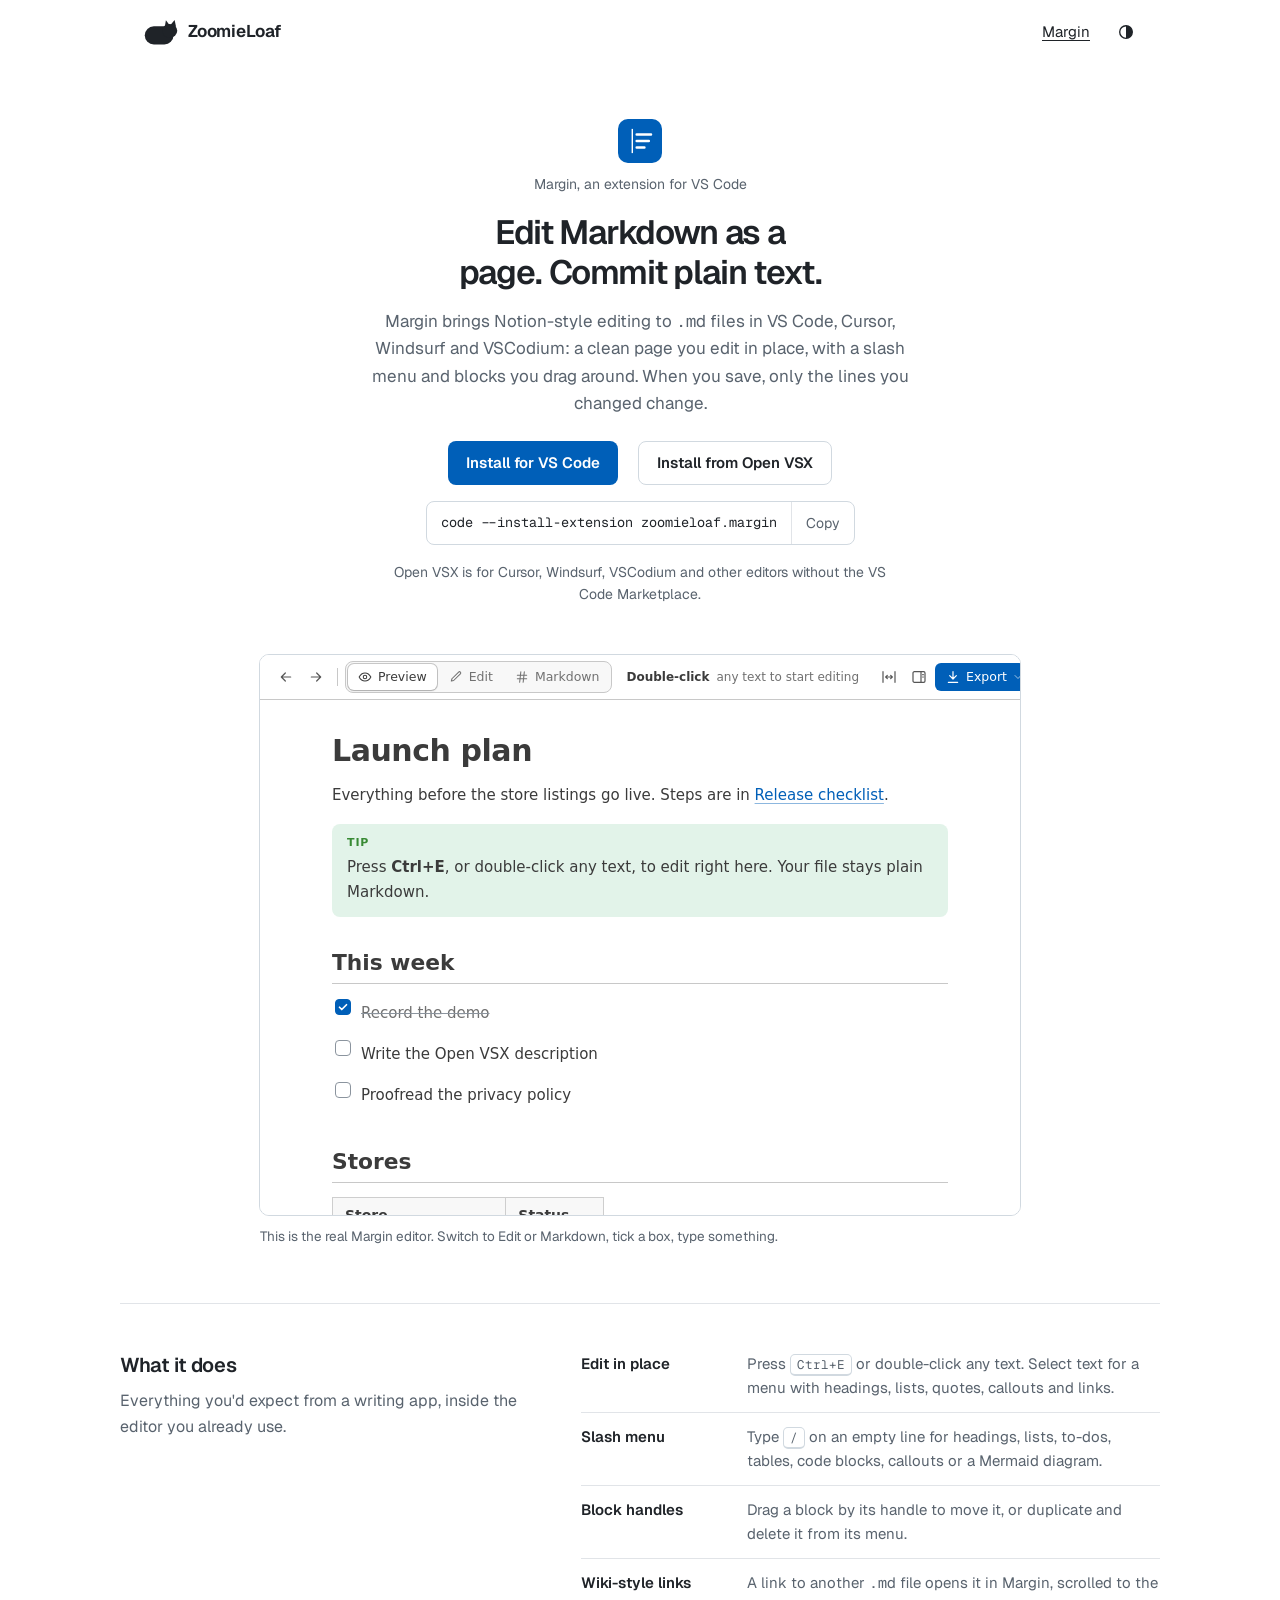
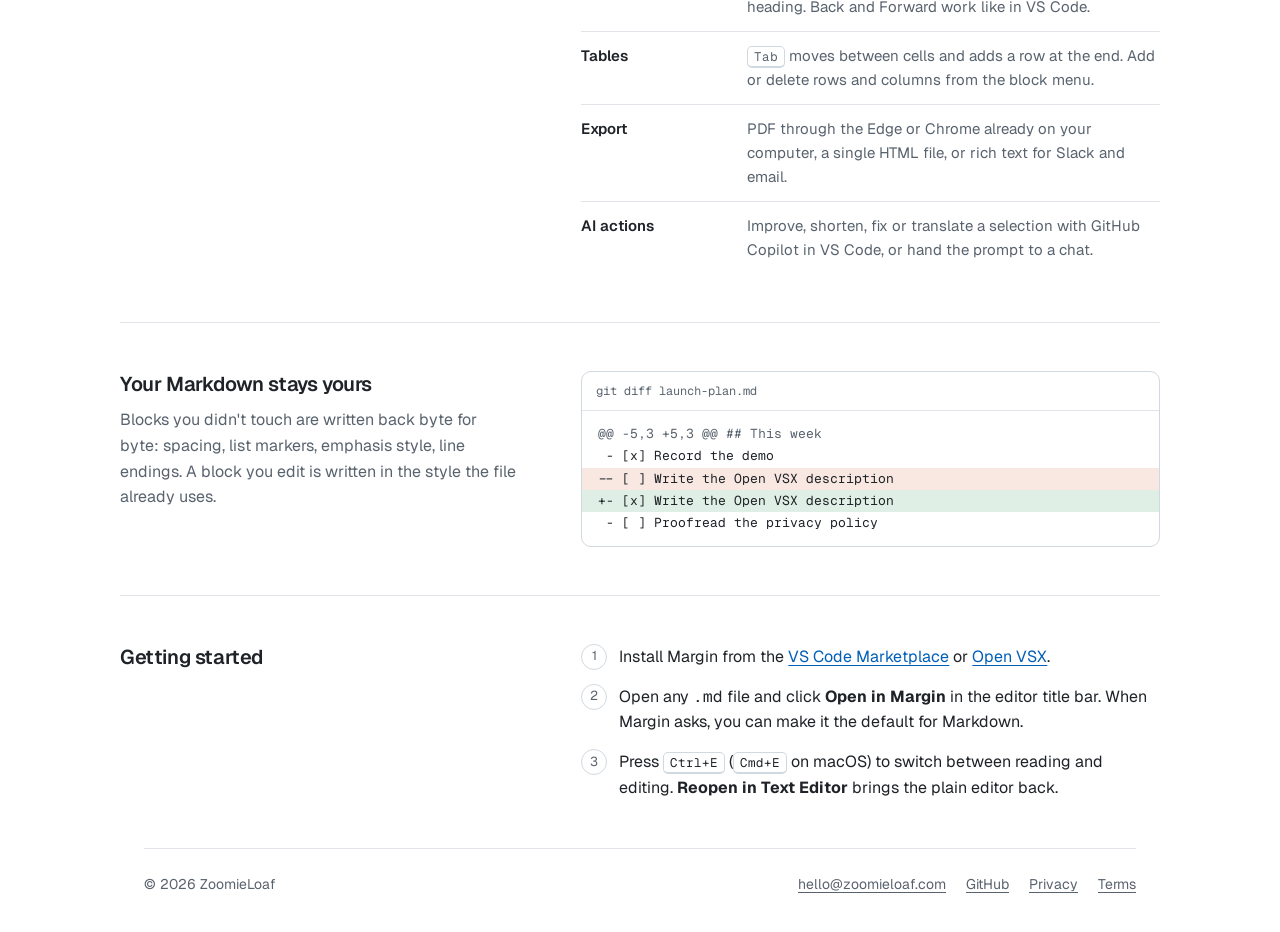
==== commit 454f7ea6: "copy: Margin is described as Notion-style editing for Markdown" ====
--- a/margin/index.html
+++ b/margin/index.html
@@ -4,7 +4,7 @@
 <meta charset="utf-8">
 <meta name="viewport" content="width=device-width, initial-scale=1">
 <title>Margin: edit Markdown as a page in VS Code</title>
-<meta name="description" content="Margin opens Markdown files in VS Code, Cursor, Windsurf and VSCodium as a clean page you edit in place. The file stays plain Markdown.">
+<meta name="description" content="Notion-style editing for Markdown in VS Code, Cursor, Windsurf and VSCodium. Edit .md files as a clean page; the file stays plain Markdown.">
 <link rel="icon" href="../favicon.svg" type="image/svg+xml">
 <link rel="stylesheet" href="../assets/site.css">
 <script src="../assets/theme.js"></script>
@@ -26,7 +26,7 @@
 <section class="wrap phero">
 <div class="prod-name"><svg viewBox="0 0 40 40" aria-hidden="true"><rect class="icon-bg accent" width="40" height="40" rx="9"/><path class="icon-fg thin" d="M13 9 V31"/><path class="icon-fg bold" d="M17 14 H30 M17 20 H28 M17 26 H24"/></svg><div class="kind">Margin, an extension for VS Code</div></div>
 <h1>Edit Markdown as a page. Commit plain text.</h1>
-<p>Margin opens <code>.md</code> files in VS Code, Cursor, Windsurf and VSCodium as a clean page you edit in place. When you save, only the lines you changed change.</p>
+<p>Margin brings Notion-style editing to <code>.md</code> files in VS Code, Cursor, Windsurf and VSCodium: a clean page you edit in place, with a slash menu and blocks you drag around. When you save, only the lines you changed change.</p>
 <div class="actions"><a class="btn" href="https://marketplace.visualstudio.com/items?itemName=zoomieloaf.margin">Install for VS Code</a><a class="btn ghost" href="https://open-vsx.org/extension/zoomieloaf/margin">Install from Open VSX</a></div>
 <span class="cmd"><code>code --install-extension zoomieloaf.margin</code><button type="button" data-copy="code --install-extension zoomieloaf.margin">Copy</button></span>
 <p class="small">Open VSX is for Cursor, Windsurf, VSCodium and other editors without the VS Code Marketplace.</p>
--- a/assets/site.css
+++ b/assets/site.css
@@ -1,22 +1,25 @@
-/* ZoomieLoaf: values taken from the R2 design reference. */
+/* ZoomieLoaf: layout from the R2 design reference; Geist type and a cool, GitHub-like palette. */
+
+@font-face { font-family:"Geist"; font-weight:100 900; font-display:swap; src:url("fonts/geist.woff2") format("woff2"); }
+@font-face { font-family:"Geist Mono"; font-weight:100 900; font-display:swap; src:url("fonts/geist-mono.woff2") format("woff2"); }
 
 :root {
-  --bg:#F7F6F3; --fg:#171615; --mut:#5E5B55; --line:#E3E0DA; --line2:#CCC8C0;
-  --panel:#FFFFFF; --soft:#F0EEE9; --sel:#DDD9D0; --dust:#A3A098; --inv:#171615; --invfg:#F7F6F3;
+  --bg:#FFFFFF; --fg:#1F2328; --mut:#59636E; --line:#E1E4E8; --line2:#D1D9E0;
+  --panel:#FFFFFF; --soft:#F6F8FA; --sel:#DDF4FF; --dust:#AEB6BF; --inv:#1F2328; --invfg:#FFFFFF;
   --accent:#005FB8; --accent-fg:#FFFFFF; --accent-soft:#DDEBFB; --link:#005FB8;
   color-scheme:light;
 }
 @media (prefers-color-scheme:dark) {
   :root:not([data-theme="light"]) {
-    --bg:#131211; --fg:#ECEAE6; --mut:#A3A099; --line:#292725; --line2:#3B3835;
-    --panel:#1A1917; --soft:#1F1D1B; --sel:#3D3A36; --dust:#6A675F; --inv:#ECEAE6; --invfg:#1A1917;
+    --bg:#0D1117; --fg:#E6EDF3; --mut:#9198A1; --line:#21262D; --line2:#30363D;
+    --panel:#161B22; --soft:#161B22; --sel:#1F3A5F; --dust:#484F58; --inv:#E6EDF3; --invfg:#0D1117;
     --accent:#0078D4; --accent-fg:#FFFFFF; --accent-soft:#1B2A40; --link:#4DAAFC;
     color-scheme:dark;
   }
 }
 :root[data-theme="dark"] {
-  --bg:#131211; --fg:#ECEAE6; --mut:#A3A099; --line:#292725; --line2:#3B3835;
-  --panel:#1A1917; --soft:#1F1D1B; --sel:#3D3A36; --dust:#6A675F; --inv:#ECEAE6; --invfg:#1A1917;
+  --bg:#0D1117; --fg:#E6EDF3; --mut:#9198A1; --line:#21262D; --line2:#30363D;
+  --panel:#161B22; --soft:#161B22; --sel:#1F3A5F; --dust:#484F58; --inv:#E6EDF3; --invfg:#0D1117;
     --accent:#0078D4; --accent-fg:#FFFFFF; --accent-soft:#1B2A40; --link:#4DAAFC;
   color-scheme:dark;
 }
@@ -25,7 +28,7 @@
 body {
   margin:0; container:zl / inline-size; overflow-x:clip;
   background:var(--bg); color:var(--fg);
-  font:16px/1.6 -apple-system, BlinkMacSystemFont, "Segoe UI Variable Text", "Segoe UI", system-ui, sans-serif;
+  font:16px/1.6 "Geist", -apple-system, BlinkMacSystemFont, "Segoe UI", system-ui, sans-serif;
   -webkit-font-smoothing:antialiased;
 }
 a { color:inherit; text-decoration-thickness:1px; text-underline-offset:3px; }
@@ -34,7 +37,7 @@
 h1, h2, h3, p, dl, dd, ol, ul, figure { margin:0; }
 h1, h2 { text-wrap:balance; }
 p { text-wrap:pretty; }
-code, .mono { font-family:ui-monospace, "SF Mono", "Cascadia Code", Menlo, Consolas, monospace; }
+code, .mono, kbd { font-family:"Geist Mono", ui-monospace, "SF Mono", "Cascadia Code", Menlo, Consolas, monospace; }
 .mut { color:var(--mut); }
 .wrap { max-width:1040px; margin:0 auto; padding-left:24px; padding-right:24px; box-sizing:border-box; }
 
@@ -149,7 +152,7 @@
 .steps { list-style:none; padding:0; display:flex; flex-direction:column; gap:14px; counter-reset:step; }
 .steps li { display:grid; grid-template-columns:28px minmax(0,1fr); gap:10px; counter-increment:step; }
 .steps li::before { content:counter(step); display:inline-flex; align-items:center; justify-content:center; width:24px; height:24px; border:1px solid var(--line2); border-radius:50%; font-size:13px; color:var(--mut); }
-kbd { font:12.5px ui-monospace, "SF Mono", "Cascadia Code", Menlo, Consolas, monospace; border:1px solid var(--line2); border-bottom-width:2px; border-radius:5px; padding:1px 6px; background:var(--panel); }
+kbd { font-size:12.5px; border:1px solid var(--line2); border-bottom-width:2px; border-radius:5px; padding:1px 6px; background:var(--panel); }
 .where { display:grid; grid-template-columns:1fr 1fr; gap:16px; }
 .where > div { border:1px solid var(--line2); border-radius:10px; padding:18px 20px; background:var(--panel); display:flex; flex-direction:column; gap:6px; }
 .where b { font-weight:650; }
@@ -228,3 +231,7 @@
 .try { margin-top:10px; font-size:13.5px; color:var(--mut); }
 .showcase .try { max-width:760px; margin:10px auto 0; }
 @container zl (max-width:560px) { .frame.live iframe, .showcase .frame.live iframe { height:480px; } }
+
+/* Geist headings */
+.intro h1, .phero h1, .legal h1 { font-weight:600; letter-spacing:-0.035em; }
+.prod-name h2, .section h2, .legal h2 { font-weight:600; letter-spacing:-0.02em; }
